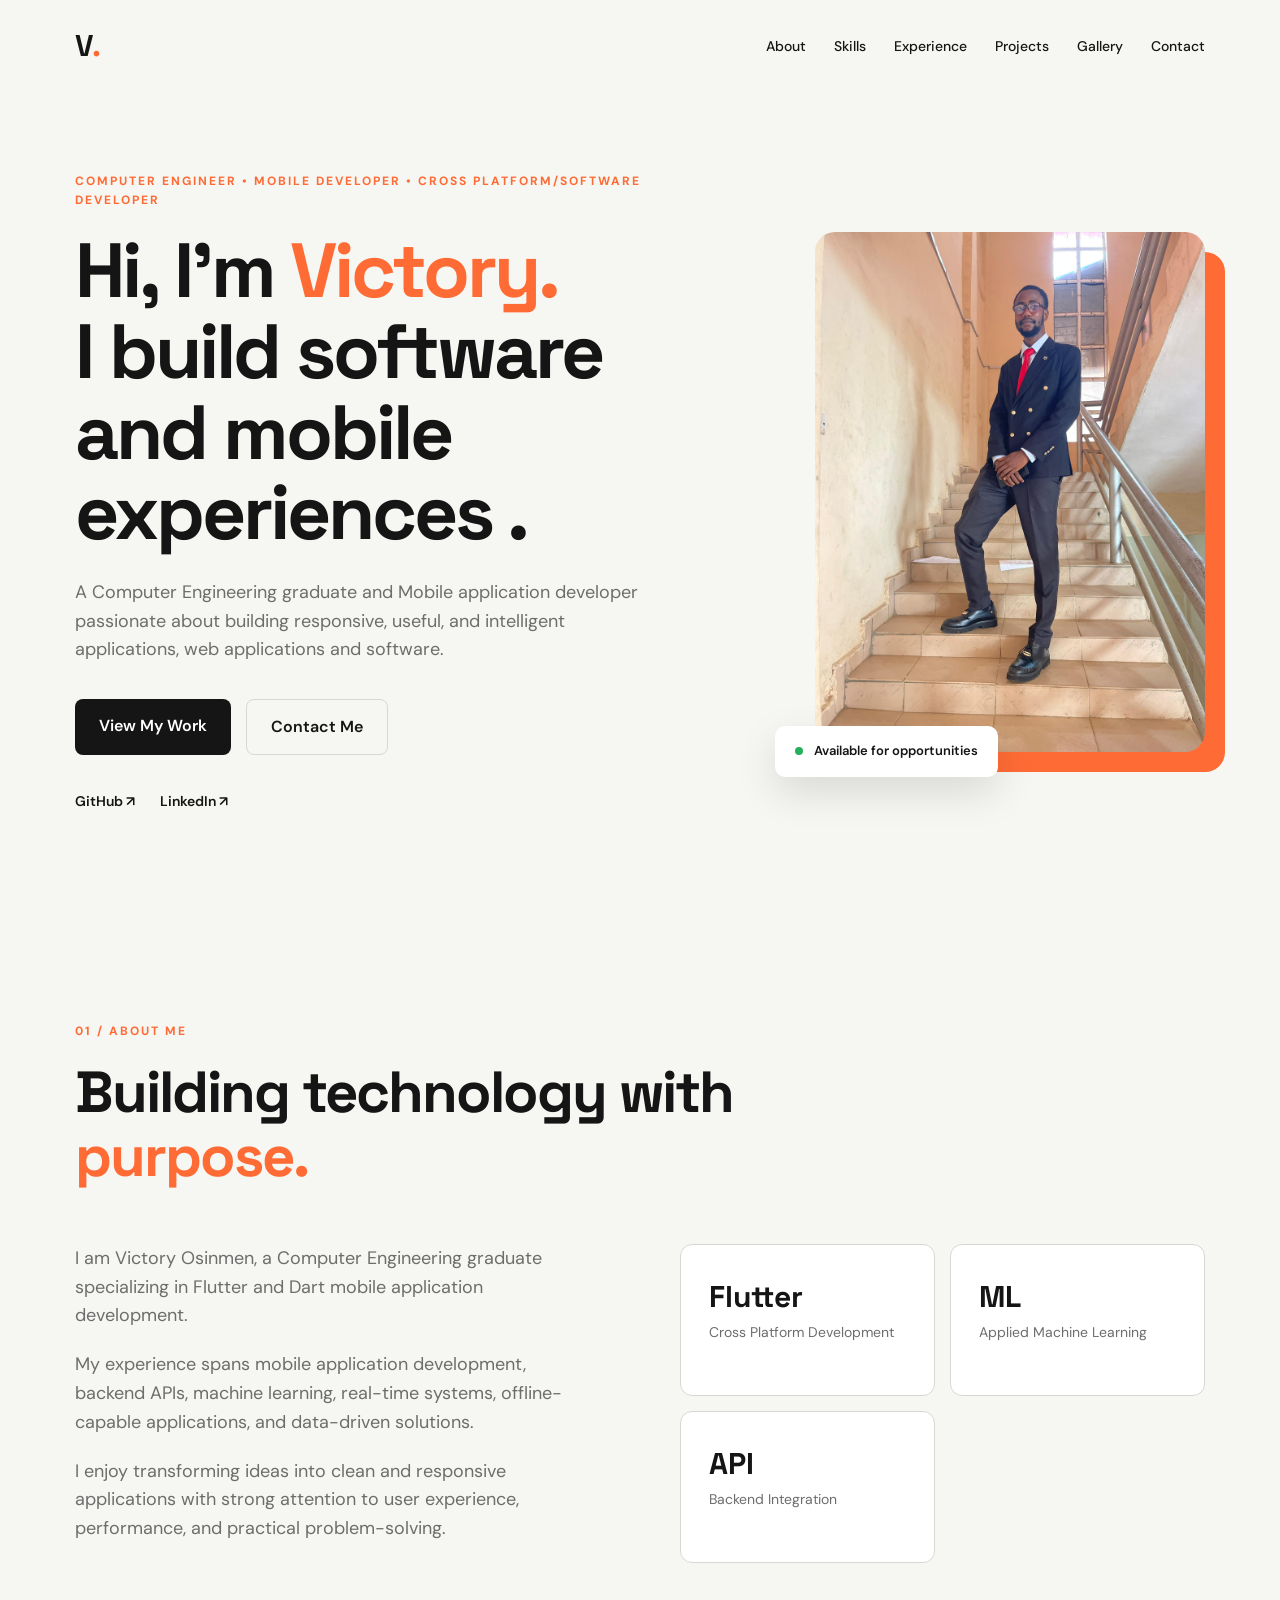
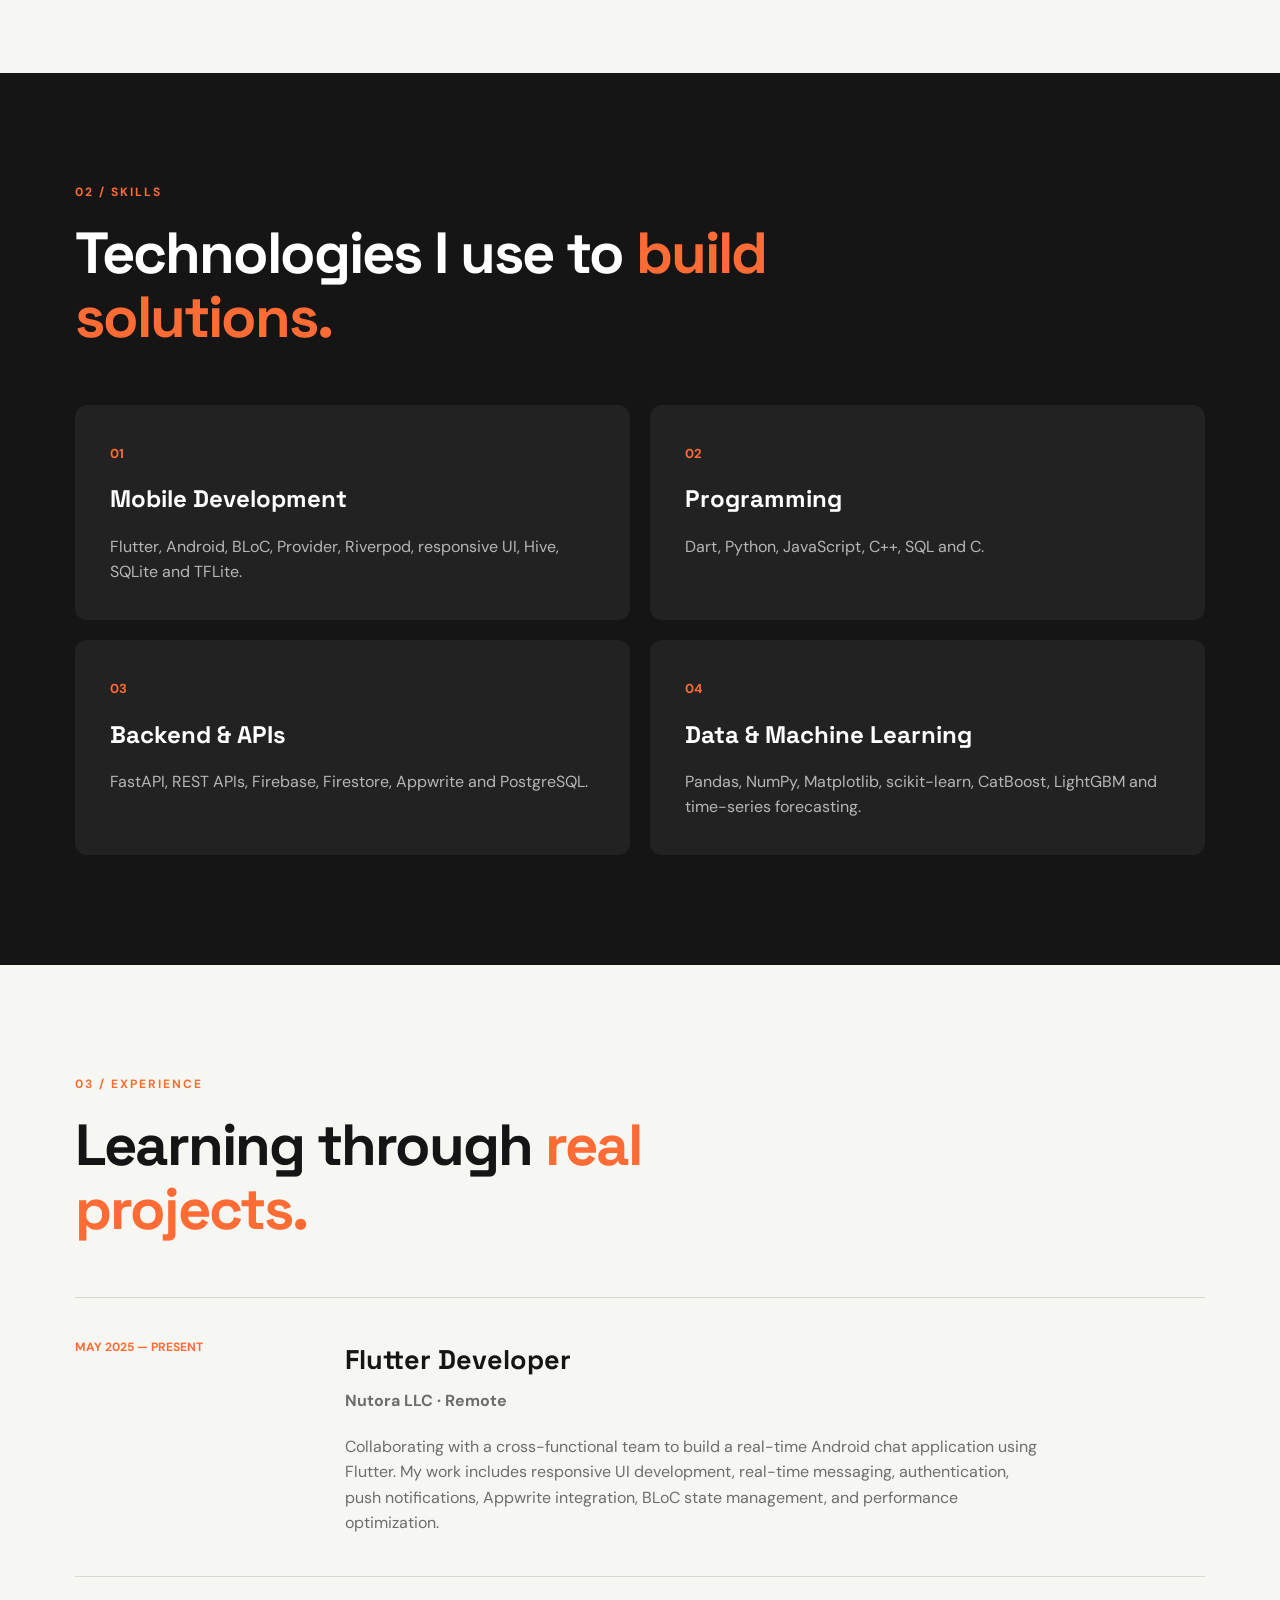
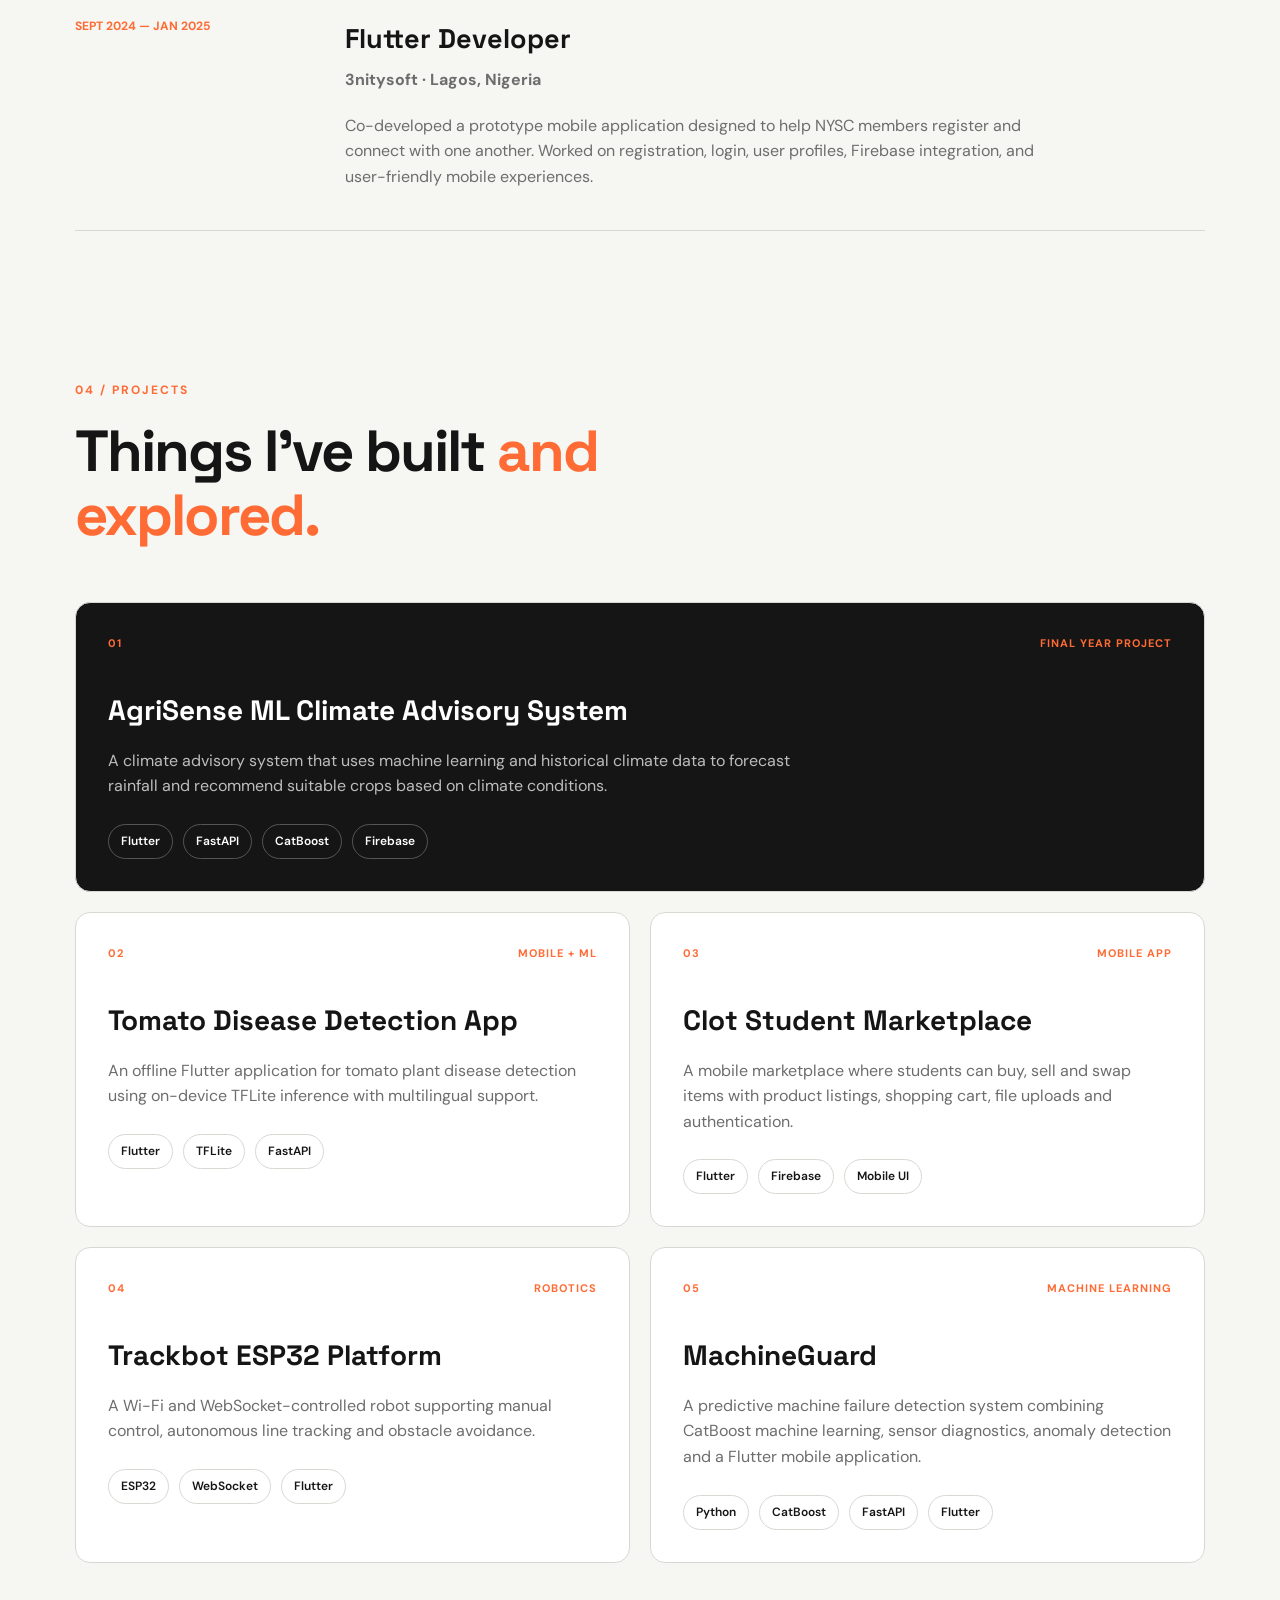
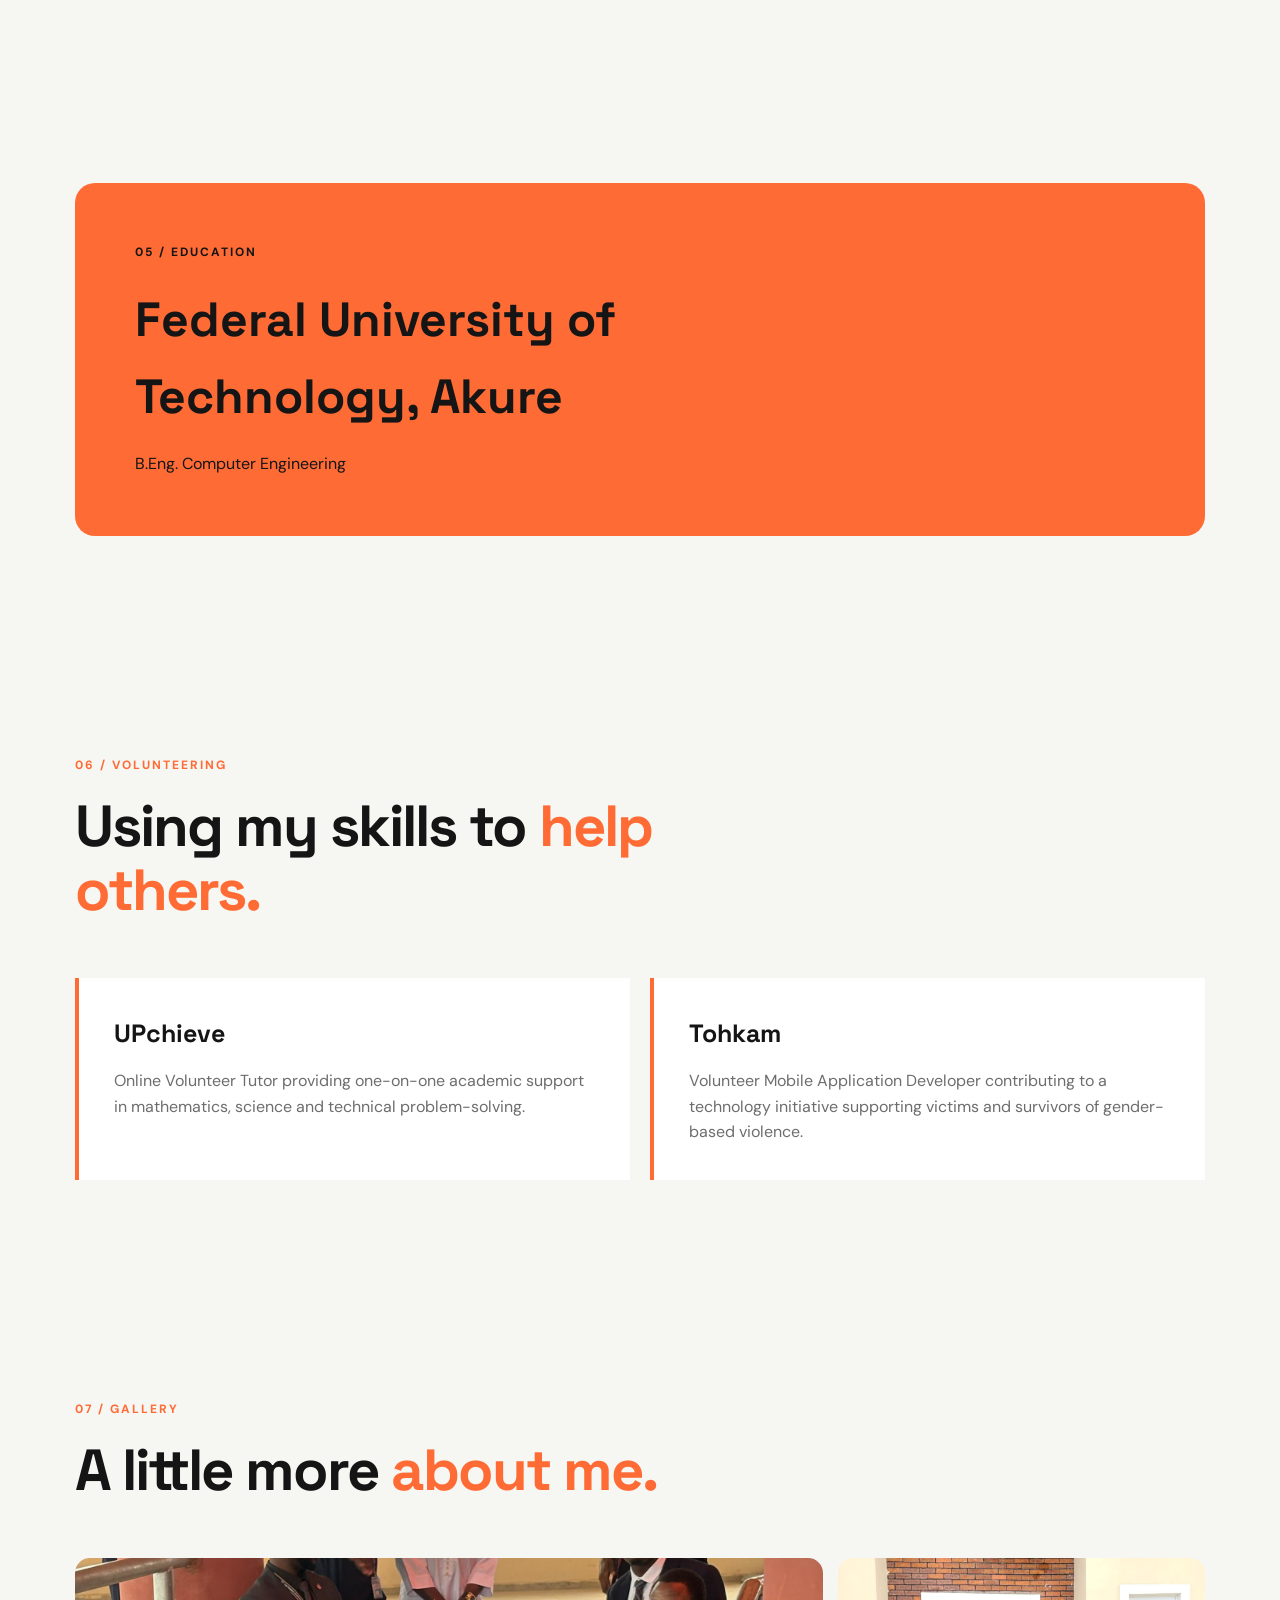
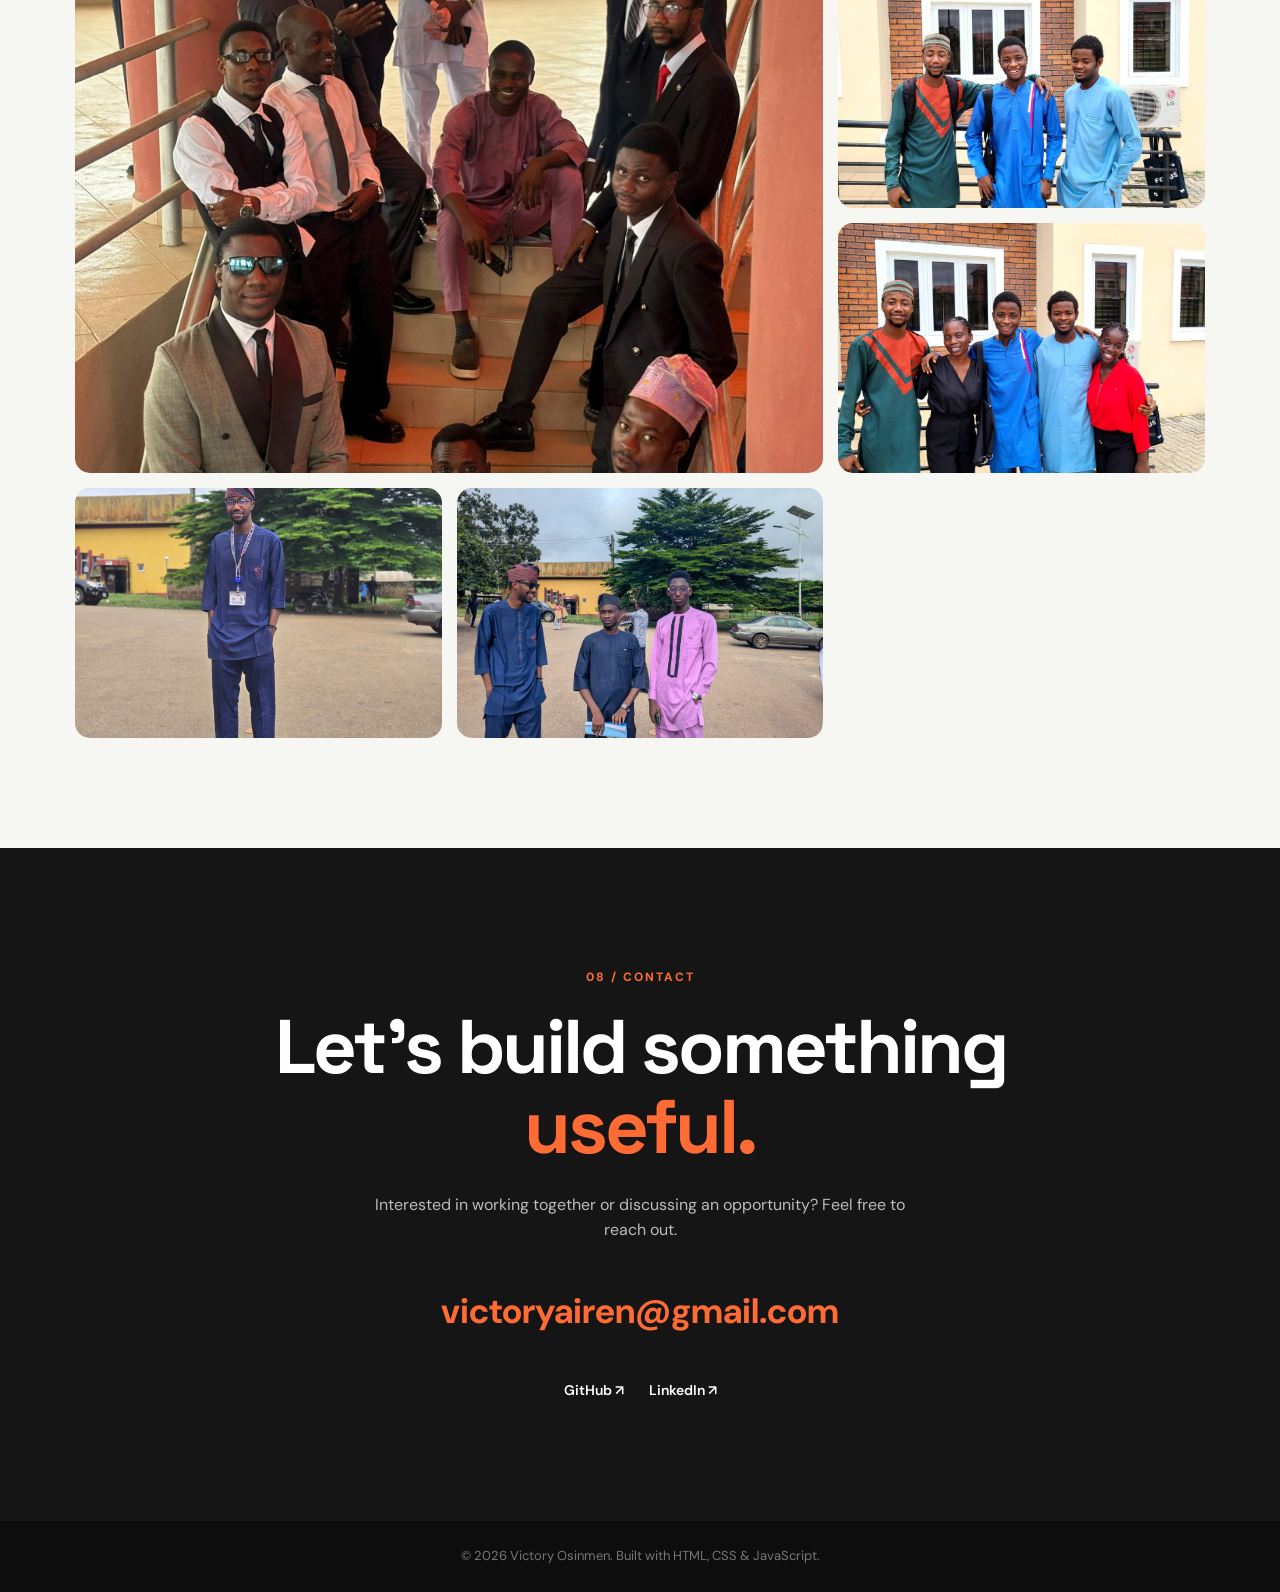
==== index.html @ 67627f51 "Restore and move index.html, script.js, style.css to root" ====
<!DOCTYPE html>
<html lang="en">
<head>
    <meta charset="UTF-8">
    <meta name="viewport" content="width=device-width, initial-scale=1.0">

    <title>Victory Osinmen | Flutter Developer</title>

    <link rel="stylesheet" href="style.css">

    <!-- Google Font -->
    <link rel="preconnect" href="https://fonts.googleapis.com">
    <link rel="preconnect" href="https://fonts.gstatic.com" crossorigin>
    <link href="https://fonts.googleapis.com/css2?family=DM+Sans:wght@400;500;600;700&family=Space+Grotesk:wght@500;600;700&display=swap" rel="stylesheet">
</head>

<body>

    <!-- NAVBAR -->

    <header class="navbar">
        <a href="#home" class="logo">
            V<span>.</span>
        </a>

        <nav id="navLinks">
            <a href="#about">About</a>
            <a href="#skills">Skills</a>
            <a href="#experience">Experience</a>
            <a href="#projects">Projects</a>
            <a href="#gallery">Gallery</a>
            <a href="#contact">Contact</a>
        </nav>

        <button class="menu-btn" id="menuBtn" aria-label="Open Menu">
            ☰
        </button>
    </header>

    <!--HERO -->
    <main>
        <section id="home" class="hero">
            <div class="hero-content">
                <p class="hero-tag">COMPUTER ENGINEER • MOBILE DEVELOPER • CROSS PLATFORM/SOFTWARE DEVELOPER</p>
                <h1>
                    Hi, I'm <span>Victory.</span><br>
                    I build software and mobile experiences .
                </h1>

                <p class="hero-description">
                    A Computer Engineering graduate and Mobile application developer
                    passionate about building responsive, useful, and
                    intelligent applications, web applications and software.
                </p>

                <div class="hero-buttons">
                    <a href="#projects" class="btn btn-primary">
                        View My Work
                    </a>

                    <a href="#contact" class="btn btn-secondary">
                        Contact Me
                    </a>
                </div>

                <div class="hero-socials">
                    <a href="https://github.com/osinmen" target="_blank">
                        GitHub ↗
                    </a>

                    <a href="https://linkedin.com/in/victory-airen-781277395/" target="_blank">
                        LinkedIn ↗
                    </a>
                </div>
            </div>
            <div class="hero-image-wrapper">
                <div class="hero-image-bg"></div>
                <img
                    src="images/profile.jpeg"
                    alt="Victory Osinmen"
                    class="hero-image"
                >

                <div class="floating-card">
                    <span class="card-dot"></span>
                    Available for opportunities
                </div>

            </div>

        </section>


        <!--  ABOUT  -->

        <section id="about" class="section">

            <div class="section-heading">
                <p class="section-number">01 / ABOUT ME</p>

                <h2>
                    Building technology with
                    <span>purpose.</span>
                </h2>
            </div>


            <div class="about-grid">

                <div class="about-text">

                    <p>
                        I am Victory Osinmen, a Computer Engineering graduate
                        specializing in Flutter and Dart mobile application
                        development.
                    </p>

                    <p>
                        My experience spans mobile application development,
                        backend APIs, machine learning, real-time systems,
                        offline-capable applications, and data-driven solutions.
                    </p>

                    <p>
                        I enjoy transforming ideas into clean and responsive
                        applications with strong attention to user experience,
                        performance, and practical problem-solving.
                    </p>

                </div>


                <div class="stats-grid">

                  
                    <div class="stat-card">
                        <h3>Flutter</h3>
                        <p>Cross Platform Development</p>
                    </div>

                    <div class="stat-card">
                        <h3>ML</h3>
                        <p>Applied Machine Learning</p>
                    </div>

                    <div class="stat-card">
                        <h3>API</h3>
                        <p>Backend Integration</p>
                    </div>

                </div>

            </div>

        </section>


        <!--  SKILLS -->

        <section id="skills" class="section dark-section">

            <div class="section-heading light-heading">
                <p class="section-number">02 / SKILLS</p>

                <h2>
                    Technologies I use to
                    <span>build solutions.</span>
                </h2>
            </div>


            <div class="skills-grid">

                <div class="skill-card">
                    <span class="skill-number">01</span>
                    <h3>Mobile Development</h3>

                    <p>
                        Flutter, Android, BLoC, Provider, Riverpod,
                        responsive UI, Hive, SQLite and TFLite.
                    </p>
                </div>


                <div class="skill-card">
                    <span class="skill-number">02</span>
                    <h3>Programming</h3>

                    <p>
                        Dart, Python, JavaScript, C++, SQL and C.
                    </p>
                </div>


                <div class="skill-card">
                    <span class="skill-number">03</span>
                    <h3>Backend & APIs</h3>

                    <p>
                        FastAPI, REST APIs, Firebase, Firestore,
                        Appwrite and PostgreSQL.
                    </p>
                </div>


                <div class="skill-card">
                    <span class="skill-number">04</span>
                    <h3>Data & Machine Learning</h3>

                    <p>
                        Pandas, NumPy, Matplotlib, scikit-learn,
                        CatBoost, LightGBM and time-series forecasting.
                    </p>
                </div>

            </div>

        </section>


        <!--  EXPERIENCE  -->

        <section id="experience" class="section">

            <div class="section-heading">
                <p class="section-number">03 / EXPERIENCE</p>

                <h2>
                    Learning through
                    <span>real projects.</span>
                </h2>
            </div>


            <div class="timeline">


                <div class="timeline-item">

                    <div class="timeline-date">
                        MAY 2025 — PRESENT
                    </div>

                    <div class="timeline-content">

                        <h3>Flutter Developer</h3>

                        <h4>Nutora LLC · Remote</h4>

                        <p>
                            Collaborating with a cross-functional team to build
                            a real-time Android chat application using Flutter.
                            My work includes responsive UI development, real-time
                            messaging, authentication, push notifications,
                            Appwrite integration, BLoC state management, and
                            performance optimization.
                        </p>

                    </div>

                </div>


                <div class="timeline-item">

                    <div class="timeline-date">
                        SEPT 2024 — JAN 2025
                    </div>

                    <div class="timeline-content">

                        <h3>Flutter Developer</h3>

                        <h4>3nitysoft · Lagos, Nigeria</h4>

                        <p>
                            Co-developed a prototype mobile application designed
                            to help NYSC members register and connect with one
                            another. Worked on registration, login, user profiles,
                            Firebase integration, and user-friendly mobile
                            experiences.
                        </p>

                    </div>

                </div>

            </div>

        </section>


        <!-- PROJECTS  -->

        <section id="projects" class="section projects-section">

            <div class="section-heading">
                <p class="section-number">04 / PROJECTS</p>

                <h2>
                    Things I've built
                    <span>and explored.</span>
                </h2>
            </div>


            <div class="projects-grid">


                <article class="project-card featured-project">

                    <div class="project-top">
                        <span>01</span>
                        <span>FINAL YEAR PROJECT</span>
                    </div>

                    <h3>AgriSense ML Climate Advisory System</h3>

                    <p>
                        A climate advisory system that uses machine learning
                        and historical climate data to forecast rainfall and
                        recommend suitable crops based on climate conditions.
                    </p>

                    <div class="project-tags">
                        <span>Flutter</span>
                        <span>FastAPI</span>
                        <span>CatBoost</span>
                        <span>Firebase</span>
                    </div>

                </article>


                <article class="project-card">

                    <div class="project-top">
                        <span>02</span>
                        <span>MOBILE + ML</span>
                    </div>

                    <h3>Tomato Disease Detection App</h3>

                    <p>
                        An offline Flutter application for tomato plant disease
                        detection using on-device TFLite inference with
                        multilingual support.
                    </p>

                    <div class="project-tags">
                        <span>Flutter</span>
                        <span>TFLite</span>
                        <span>FastAPI</span>
                    </div>

                </article>


                <article class="project-card">

                    <div class="project-top">
                        <span>03</span>
                        <span>MOBILE APP</span>
                    </div>

                    <h3>Clot Student Marketplace</h3>

                    <p>
                        A mobile marketplace where students can buy, sell and
                        swap items with product listings, shopping cart,
                        file uploads and authentication.
                    </p>

                    <div class="project-tags">
                        <span>Flutter</span>
                        <span>Firebase</span>
                        <span>Mobile UI</span>
                    </div>

                </article>


                <article class="project-card">

                    <div class="project-top">
                        <span>04</span>
                        <span>ROBOTICS</span>
                    </div>

                    <h3>Trackbot ESP32 Platform</h3>

                    <p>
                        A Wi-Fi and WebSocket-controlled robot supporting
                        manual control, autonomous line tracking and
                        obstacle avoidance.
                    </p>

                    <div class="project-tags">
                        <span>ESP32</span>
                        <span>WebSocket</span>
                        <span>Flutter</span>
                    </div>

                </article>


                <article class="project-card">

                    <div class="project-top">
                        <span>05</span>
                        <span>MACHINE LEARNING</span>
                    </div>

                    <h3>MachineGuard</h3>

                    <p>
                        A predictive machine failure detection system combining
                        CatBoost machine learning, sensor diagnostics, anomaly
                        detection and a Flutter mobile application.
                    </p>

                    <div class="project-tags">
                        <span>Python</span>
                        <span>CatBoost</span>
                        <span>FastAPI</span>
                        <span>Flutter</span>
                    </div>

                </article>

            </div>

        </section>


        <!-- EDUCATION  -->

        <section class="section education-section">

            <div class="education-card">

                <div>
                    <p class="section-number">05 / EDUCATION</p>

                    <h2>
                        Federal University of Technology, Akure
                    </h2>

                    <p class="education-degree">
                        B.Eng. Computer Engineering
                    </p>
                </div>

               

            </div>

        </section>


        <!--  VOLUNTEERING  -->

        <section class="section">

            <div class="section-heading">
                <p class="section-number">06 / VOLUNTEERING</p>

                <h2>
                    Using my skills to
                    <span>help others.</span>
                </h2>
            </div>


            <div class="volunteer-grid">

                <div class="volunteer-card">
                    <h3>UPchieve</h3>

                    <p>
                        Online Volunteer Tutor providing one-on-one academic
                        support in mathematics, science and technical
                        problem-solving.
                    </p>
                </div>


                <div class="volunteer-card">
                    <h3>Tohkam</h3>

                    <p>
                        Volunteer Mobile Application Developer contributing to
                        a technology initiative supporting victims and survivors
                        of gender-based violence.
                    </p>
                </div>

            </div>

        </section>


        <!-- GALLERY -->

        <section id="gallery" class="section gallery-section">

            <div class="section-heading">
                <p class="section-number">07 / GALLERY</p>

                <h2>
                    A little more
                    <span>about me.</span>
                </h2>
            </div>


            <div class="gallery-grid">
                <div class="gallery-item gallery-large">
                    <img src="images/photo1.jpeg" alt="Victory and friends">
                </div>
                <div class="gallery-item">
                    <img src="images/photo2.jpg" alt="Victory">
                </div>
                <div class="gallery-item">
                    <img src="images/photo3.jpg" alt="Victory and friends">
                </div>
                <div class="gallery-item">
                    <img src="images/photo4.jpeg" alt="Victory">
                </div>

                <div class="gallery-item">
                    <img src="images/photo5.jpeg" alt="Victory and friends">
                </div>

            </div>

        </section>


        <!-- CONTACT  -->
        <section id="contact" class="contact-section">

            <p class="section-number">08 / CONTACT</p>

            <h2>
                Let's build something
                <span>useful.</span>
            </h2>

            <p>
                Interested in working together or discussing an opportunity?
                Feel free to reach out.
            </p>


            <a href="mailto:victoryairen@gmail.com" class="contact-email">
                victoryairen@gmail.com
            </a>


            <div class="contact-links">

                <a href="https://github.com/osinmen" target="_blank">
                    GitHub ↗
                </a>

                <a href="https://linkedin.com/in/victory-airen-781277395/" target="_blank">
                    LinkedIn ↗
                </a>

            </div>

        </section>

    </main>


    <!--  FOOTER  -->

    <footer>

        <p>
            © <span id="year"></span> Victory Osinmen.
            Built with HTML, CSS & JavaScript.
        </p>

    </footer>


    <script src="script.js"></script>

</body>
</html>
---- style.css ----
/* =========================
   RESET
========================= */

* {
    margin: 0;
    padding: 0;
    box-sizing: border-box;
}


html {
    scroll-behavior: smooth;
}


body {
    font-family: "DM Sans", sans-serif;
    background: #f6f6f2;
    color: #151515;
    line-height: 1.6;
    overflow-x: hidden;
}


a {
    text-decoration: none;
    color: inherit;
}


img {
    width: 100%;
    display: block;
}


/* =========================
   VARIABLES
========================= */

:root {
    --dark: #151515;
    --dark-soft: #222222;
    --light: #f6f6f2;
    --white: #ffffff;
    --accent: #ff6b35;
    --gray: #6d6d6d;
    --border: #d8d8d3;
    --container: 1180px;
}


/* =========================
   NAVBAR
========================= */

.navbar {
    width: 100%;
    max-width: var(--container);
    margin: auto;
    padding: 22px 25px;

    display: flex;
    justify-content: space-between;
    align-items: center;

    position: relative;
    z-index: 100;
}


.logo {
    font-family: "Space Grotesk", sans-serif;
    font-size: 30px;
    font-weight: 700;
}


.logo span {
    color: var(--accent);
}


.navbar nav {
    display: flex;
    gap: 28px;
}


.navbar nav a {
    font-size: 14px;
    font-weight: 500;
    position: relative;
}


.navbar nav a::after {
    content: "";
    position: absolute;

    width: 0;
    height: 2px;

    background: var(--accent);

    bottom: -5px;
    left: 0;

    transition: 0.3s;
}


.navbar nav a:hover::after {
    width: 100%;
}


.menu-btn {
    display: none;
    border: none;
    background: transparent;

    font-size: 28px;
    cursor: pointer;
}


/* =========================
   HERO
========================= */

.hero {
    min-height: calc(100vh - 80px);
    max-width: var(--container);

    margin: auto;
    padding: 60px 25px 80px;

    display: grid;
    grid-template-columns: 1.1fr 0.9fr;
    align-items: center;
    gap: 70px;
}


.hero-tag,
.section-number {
    color: var(--accent);
    font-size: 12px;
    font-weight: 700;
    letter-spacing: 2px;
    margin-bottom: 20px;
}


.hero h1 {
    font-family: "Space Grotesk", sans-serif;
    font-size: clamp(50px, 6vw, 82px);
    line-height: 1.05;
    letter-spacing: -3px;
}


.hero h1 span,
.section-heading h2 span,
.contact-section h2 span {
    color: var(--accent);
}


.hero-description {
    max-width: 580px;
    margin-top: 25px;

    color: var(--gray);
    font-size: 18px;
}


.hero-buttons {
    display: flex;
    gap: 15px;
    margin-top: 35px;
}


.btn {
    padding: 14px 24px;
    border-radius: 8px;

    font-weight: 600;

    transition: 0.3s;
}


.btn-primary {
    background: var(--dark);
    color: var(--white);
}


.btn-primary:hover {
    transform: translateY(-3px);
    background: var(--accent);
}


.btn-secondary {
    border: 1px solid var(--border);
}


.btn-secondary:hover {
    border-color: var(--dark);
}


.hero-socials {
    margin-top: 35px;
    display: flex;
    gap: 25px;
}


.hero-socials a {
    font-size: 14px;
    font-weight: 600;
}


.hero-socials a:hover {
    color: var(--accent);
}


.hero-image-wrapper {
    position: relative;
    max-width: 420px;
    justify-self: end;
}


.hero-image-bg {
    position: absolute;

    width: 100%;
    height: 100%;

    top: 20px;
    right: -20px;

    background: var(--accent);
    border-radius: 20px;
}


.hero-image {
    height: 520px;
    object-fit: cover;

    border-radius: 20px;

    position: relative;
    z-index: 2;
}


.floating-card {
    position: absolute;

    bottom: -25px;
    left: -40px;

    z-index: 3;

    background: var(--white);

    padding: 15px 20px;

    border-radius: 10px;

    box-shadow: 0 15px 40px rgba(0, 0, 0, 0.12);

    font-size: 13px;
    font-weight: 600;
}


.card-dot {
    width: 8px;
    height: 8px;

    display: inline-block;

    border-radius: 50%;

    background: #25b05b;

    margin-right: 8px;
}


/* =========================
   GENERAL SECTION
========================= */

.section {
    max-width: var(--container);
    margin: auto;
    padding: 110px 25px;
}


.section-heading {
    max-width: 700px;
    margin-bottom: 55px;
}


.section-heading h2 {
    font-family: "Space Grotesk", sans-serif;
    font-size: clamp(36px, 5vw, 58px);

    line-height: 1.1;
    letter-spacing: -2px;
}


/* =========================
   ABOUT
========================= */

.about-grid {
    display: grid;
    grid-template-columns: 1fr 1fr;
    gap: 80px;
}


.about-text {
    font-size: 18px;
    color: var(--gray);
}


.about-text p {
    margin-bottom: 20px;
}


.stats-grid {
    display: grid;
    grid-template-columns: repeat(2, 1fr);
    gap: 15px;
}


.stat-card {
    padding: 28px;
    background: var(--white);
    border: 1px solid var(--border);
    border-radius: 12px;
}


.stat-card h3 {
    font-family: "Space Grotesk", sans-serif;
    font-size: 30px;
}


.stat-card p {
    color: var(--gray);
    font-size: 14px;
}


/* =========================
   DARK SECTION
========================= */

.dark-section {
    max-width: none;

    background: var(--dark);
    color: var(--white);

    padding-left: max(25px, calc((100% - var(--container)) / 2 + 25px));
    padding-right: max(25px, calc((100% - var(--container)) / 2 + 25px));
}


.light-heading h2 {
    color: var(--white);
}


/* =========================
   SKILLS
========================= */

.skills-grid {
    display: grid;
    grid-template-columns: repeat(2, 1fr);
    gap: 20px;
}


.skill-card {
    background: var(--dark-soft);
    padding: 35px;
    border-radius: 12px;

    transition: 0.3s;
}


.skill-card:hover {
    transform: translateY(-6px);
}


.skill-number {
    color: var(--accent);
    font-size: 13px;
    font-weight: 700;
}


.skill-card h3 {
    font-family: "Space Grotesk", sans-serif;
    font-size: 24px;
    margin: 15px 0;
}


.skill-card p {
    color: #b7b7b7;
}


/* =========================
   EXPERIENCE
========================= */

.timeline {
    border-top: 1px solid var(--border);
}


.timeline-item {
    display: grid;
    grid-template-columns: 220px 1fr;

    gap: 50px;

    padding: 40px 0;

    border-bottom: 1px solid var(--border);
}


.timeline-date {
    font-size: 12px;
    font-weight: 700;
    color: var(--accent);
}


.timeline-content h3 {
    font-family: "Space Grotesk", sans-serif;
    font-size: 27px;
}


.timeline-content h4 {
    margin: 7px 0 20px;
    color: var(--gray);
}


.timeline-content p {
    max-width: 700px;
    color: var(--gray);
}


/* =========================
   PROJECTS
========================= */

.projects-section {
    padding-top: 40px;
}


.projects-grid {
    display: grid;
    grid-template-columns: repeat(2, 1fr);
    gap: 20px;
}


.project-card {
    background: var(--white);

    border: 1px solid var(--border);
    border-radius: 15px;

    padding: 32px;

    transition: 0.3s;
}


.project-card:hover {
    transform: translateY(-7px);
    box-shadow: 0 20px 40px rgba(0, 0, 0, 0.08);
}


.featured-project {
    grid-column: span 2;
    background: var(--dark);
    color: var(--white);
}


.project-top {
    display: flex;
    justify-content: space-between;

    font-size: 11px;
    font-weight: 700;

    color: var(--accent);

    letter-spacing: 1px;
}


.project-card h3 {
    font-family: "Space Grotesk", sans-serif;
    font-size: 28px;

    margin: 35px 0 15px;
}


.project-card p {
    color: var(--gray);
    max-width: 700px;
}


.featured-project p {
    color: #bdbdbd;
}


.project-tags {
    display: flex;
    flex-wrap: wrap;
    gap: 10px;

    margin-top: 25px;
}


.project-tags span {
    padding: 7px 12px;

    border: 1px solid var(--border);
    border-radius: 30px;

    font-size: 12px;
    font-weight: 600;
}


.featured-project .project-tags span {
    border-color: #555;
}


/* =========================
   EDUCATION
========================= */

.education-card {
    background: var(--accent);
    border-radius: 20px;

    padding: 60px;

    display: flex;
    justify-content: space-between;
    align-items: center;

    gap: 30px;
}


.education-card .section-number {
    color: var(--dark);
}


.education-card h2 {
    font-family: "Space Grotesk", sans-serif;
    font-size: clamp(30px, 4vw, 48px);
    max-width: 700px;
}


.education-degree {
    margin-top: 15px;
}


.education-result {
    text-align: right;
}


.education-result h3 {
    font-family: "Space Grotesk", sans-serif;
    font-size: 65px;
    line-height: 1;
}


.education-result span {
    font-size: 13px;
}


/* =========================
   VOLUNTEERING
========================= */

.volunteer-grid {
    display: grid;
    grid-template-columns: repeat(2, 1fr);
    gap: 20px;
}


.volunteer-card {
    padding: 35px;
    border-left: 4px solid var(--accent);
    background: var(--white);
}


.volunteer-card h3 {
    font-family: "Space Grotesk", sans-serif;
    font-size: 25px;

    margin-bottom: 15px;
}


.volunteer-card p {
    color: var(--gray);
}


/* =========================
   GALLERY
========================= */

.gallery-grid {
    display: grid;

    grid-template-columns: repeat(3, 1fr);
    grid-auto-rows: 250px;

    gap: 15px;
}


.gallery-item {
    overflow: hidden;
    border-radius: 15px;
}


.gallery-large {
    grid-row: span 2;
    grid-column: span 2;
}


.gallery-item img {
    height: 100%;
    object-fit: cover;

    transition: transform 0.5s;
}


.gallery-item:hover img {
    transform: scale(1.07);
}


/* =========================
   CONTACT
========================= */

.contact-section {
    background: var(--dark);
    color: var(--white);

    text-align: center;

    padding: 120px 25px;
}


.contact-section h2 {
    font-family: "Space Grotesk", sans-serif;

    font-size: clamp(42px, 6vw, 76px);
    line-height: 1.05;

    letter-spacing: -3px;

    max-width: 800px;
    margin: auto;
}


.contact-section > p:not(.section-number) {
    color: #bcbcbc;

    max-width: 550px;

    margin: 25px auto;
}


.contact-email {
    display: inline-block;

    font-size: clamp(20px, 3vw, 35px);
    font-weight: 700;

    color: var(--accent);

    margin-top: 15px;
}


.contact-email:hover {
    text-decoration: underline;
}


.contact-links {
    display: flex;
    justify-content: center;
    gap: 25px;

    margin-top: 40px;
}


.contact-links a {
    font-size: 14px;
    font-weight: 600;
}


/* =========================
   FOOTER
========================= */

footer {
    background: #0d0d0d;

    color: #777;

    text-align: center;

    padding: 25px;

    font-size: 13px;
}


/* =========================
   MOBILE
========================= */

@media (max-width: 800px) {

    .navbar nav {
        display: none;

        position: absolute;

        top: 75px;
        left: 20px;
        right: 20px;

        background: var(--white);

        padding: 25px;

        border-radius: 12px;

        flex-direction: column;

        box-shadow: 0 15px 40px rgba(0, 0, 0, 0.12);
    }


    .navbar nav.active {
        display: flex;
    }


    .menu-btn {
        display: block;
    }


    .hero {
        grid-template-columns: 1fr;
        padding-top: 50px;
    }


    .hero-image-wrapper {
        justify-self: center;
        margin-top: 30px;
    }


    .hero-image {
        height: 450px;
    }


    .about-grid,
    .skills-grid,
    .volunteer-grid,
    .projects-grid {
        grid-template-columns: 1fr;
    }


    .featured-project {
        grid-column: span 1;
    }


    .timeline-item {
        grid-template-columns: 1fr;
        gap: 15px;
    }


    .education-card {
        flex-direction: column;
        align-items: flex-start;
        padding: 35px;
    }


    .education-result {
        text-align: left;
    }


    .gallery-grid {
        grid-template-columns: 1fr 1fr;
        grid-auto-rows: 200px;
    }


    .gallery-large {
        grid-column: span 2;
        grid-row: span 1;
    }

}


@media (max-width: 500px) {

    .section {
        padding: 80px 20px;
    }


    .hero {
        padding-left: 20px;
        padding-right: 20px;
    }


    .hero h1 {
        letter-spacing: -2px;
    }


    .hero-buttons {
        flex-direction: column;
    }


    .btn {
        text-align: center;
    }


    .stats-grid {
        grid-template-columns: 1fr;
    }


    .hero-image {
        height: 400px;
    }


    .floating-card {
        left: -5px;
    }


    .gallery-grid {
        grid-template-columns: 1fr;
    }


    .gallery-large {
        grid-column: span 1;
    }

}
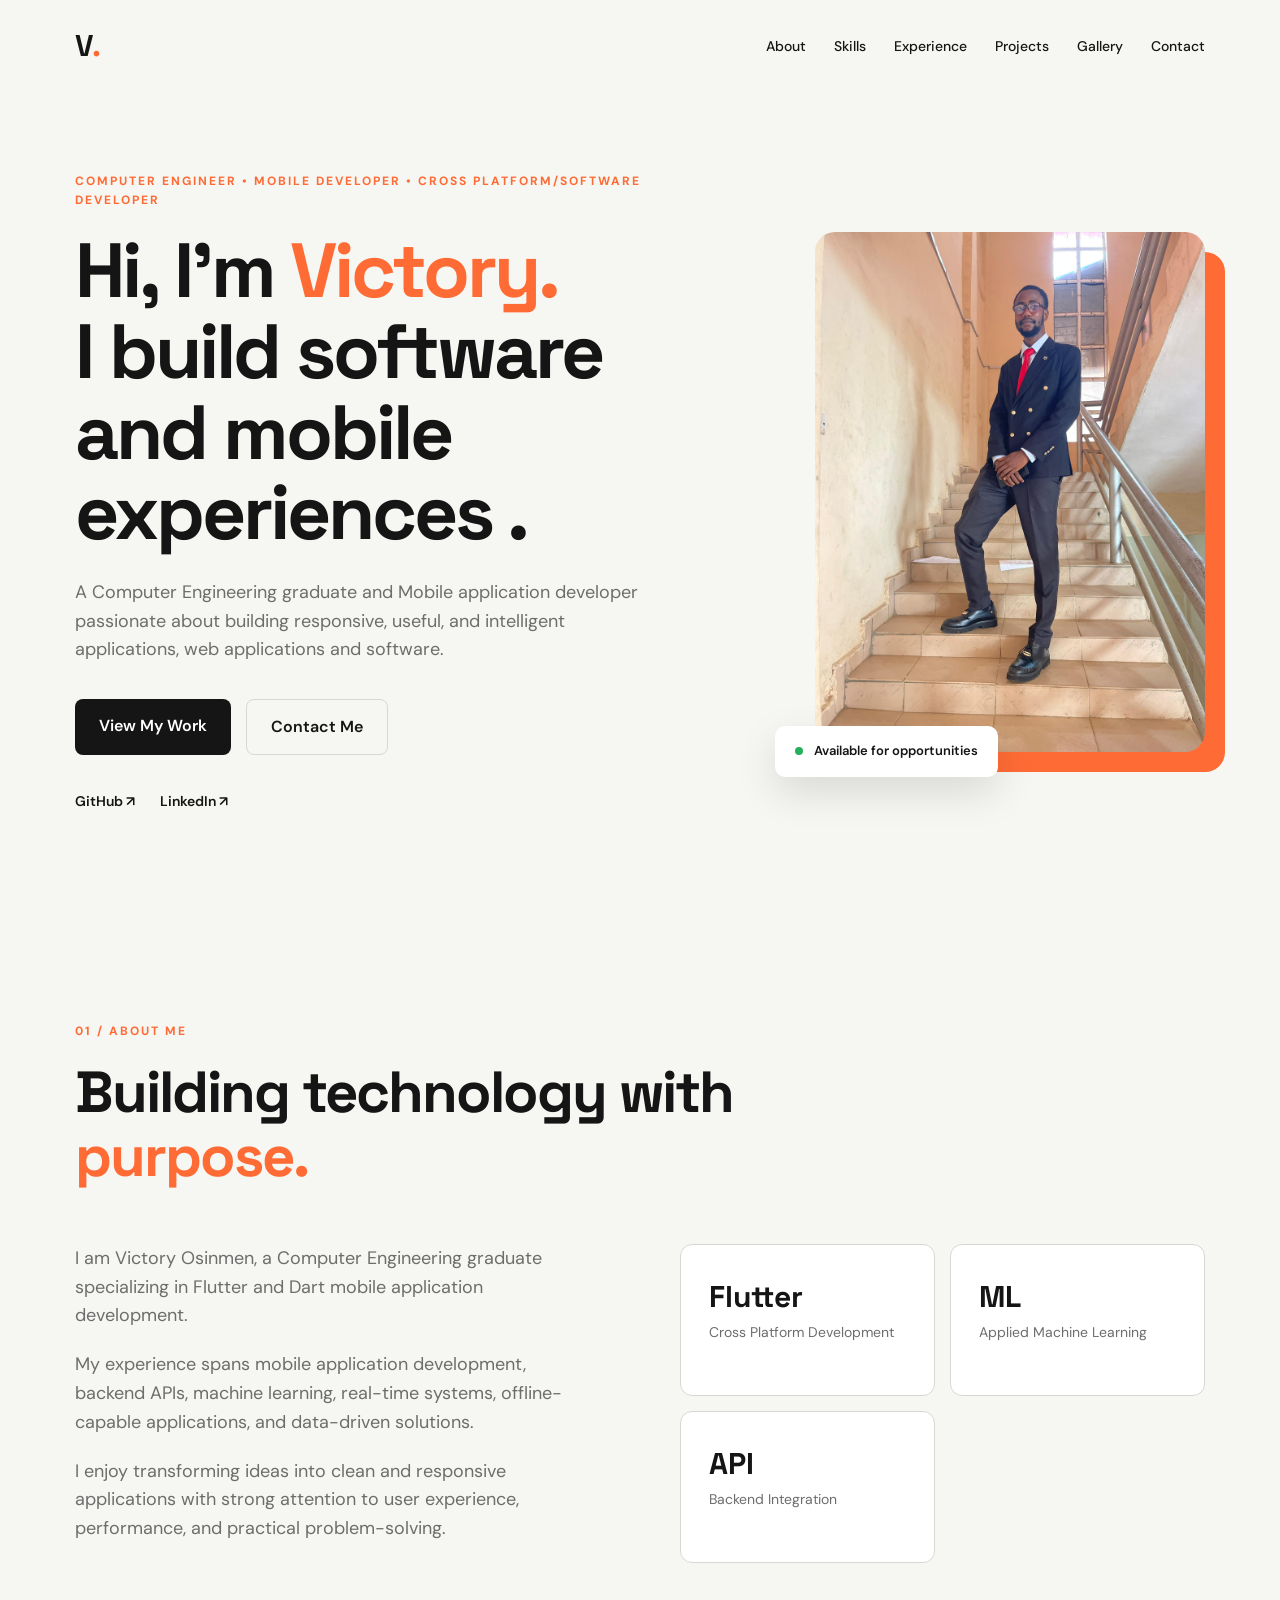
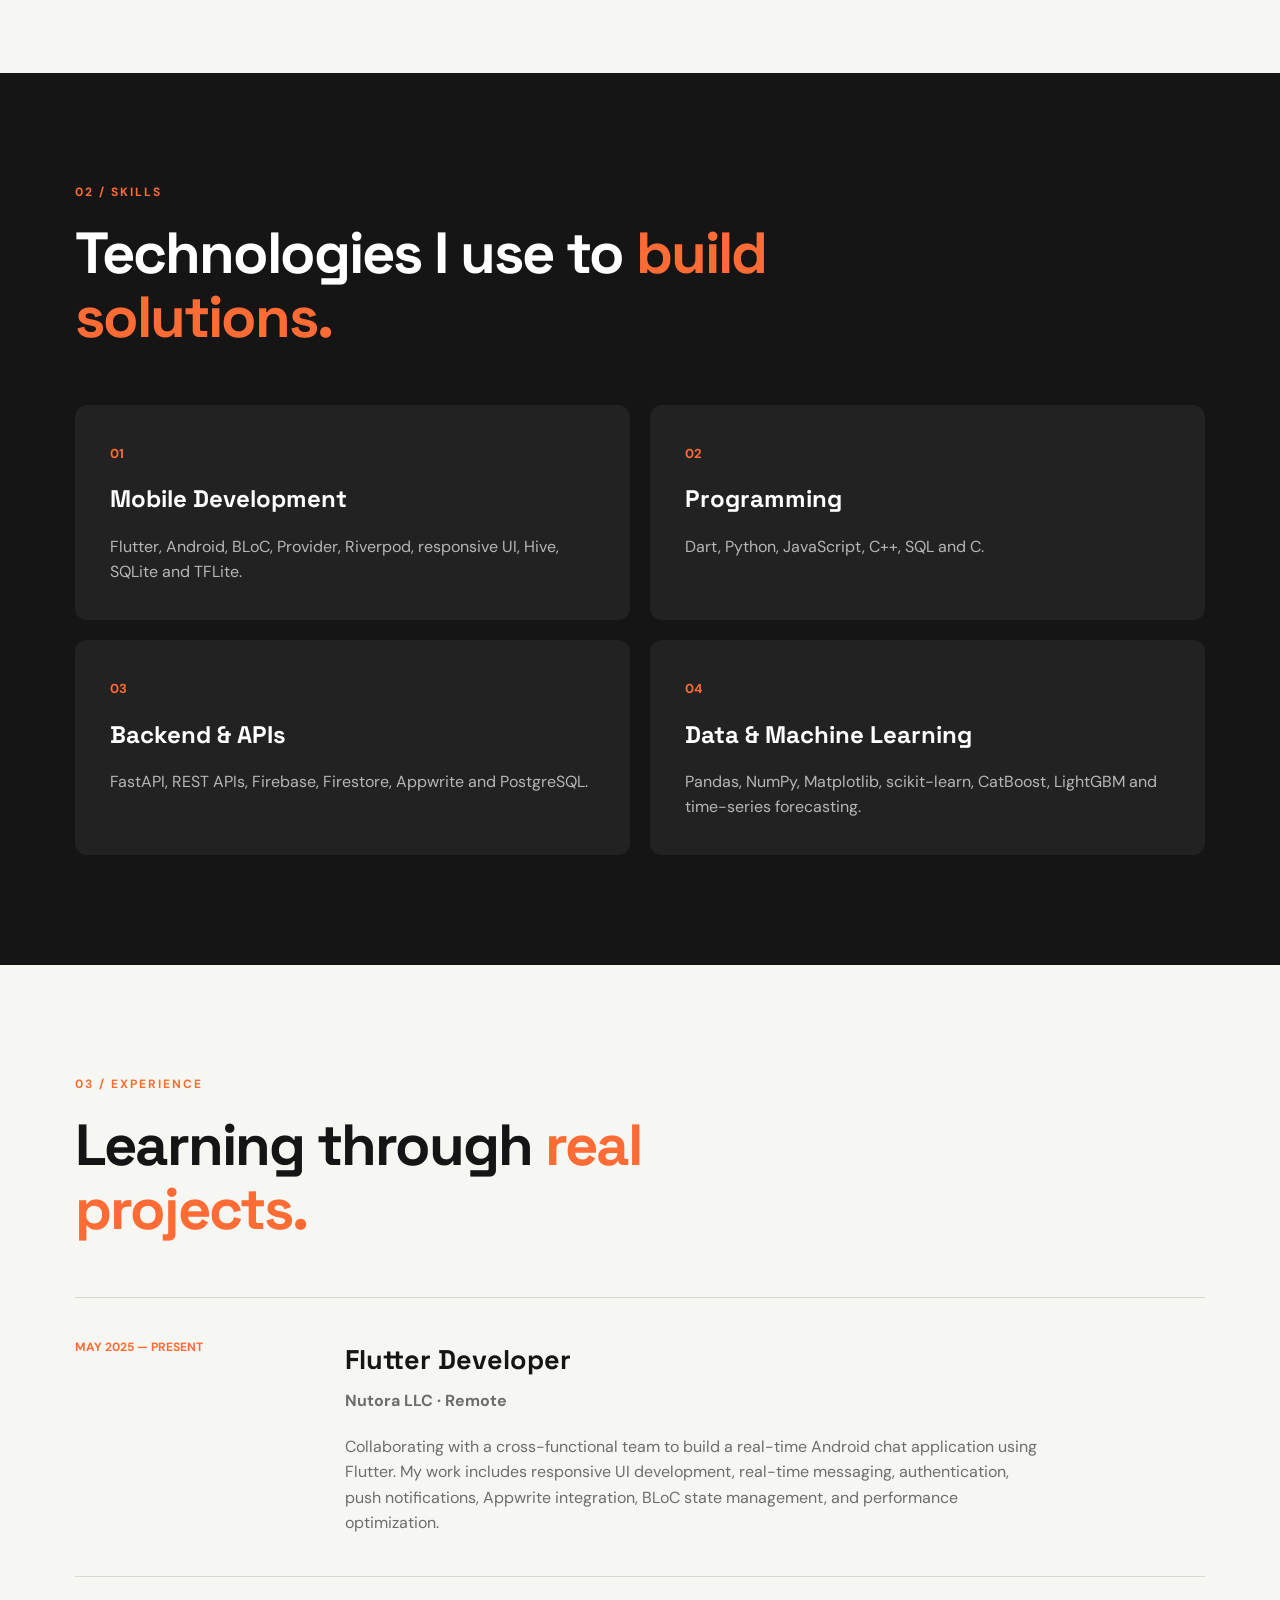
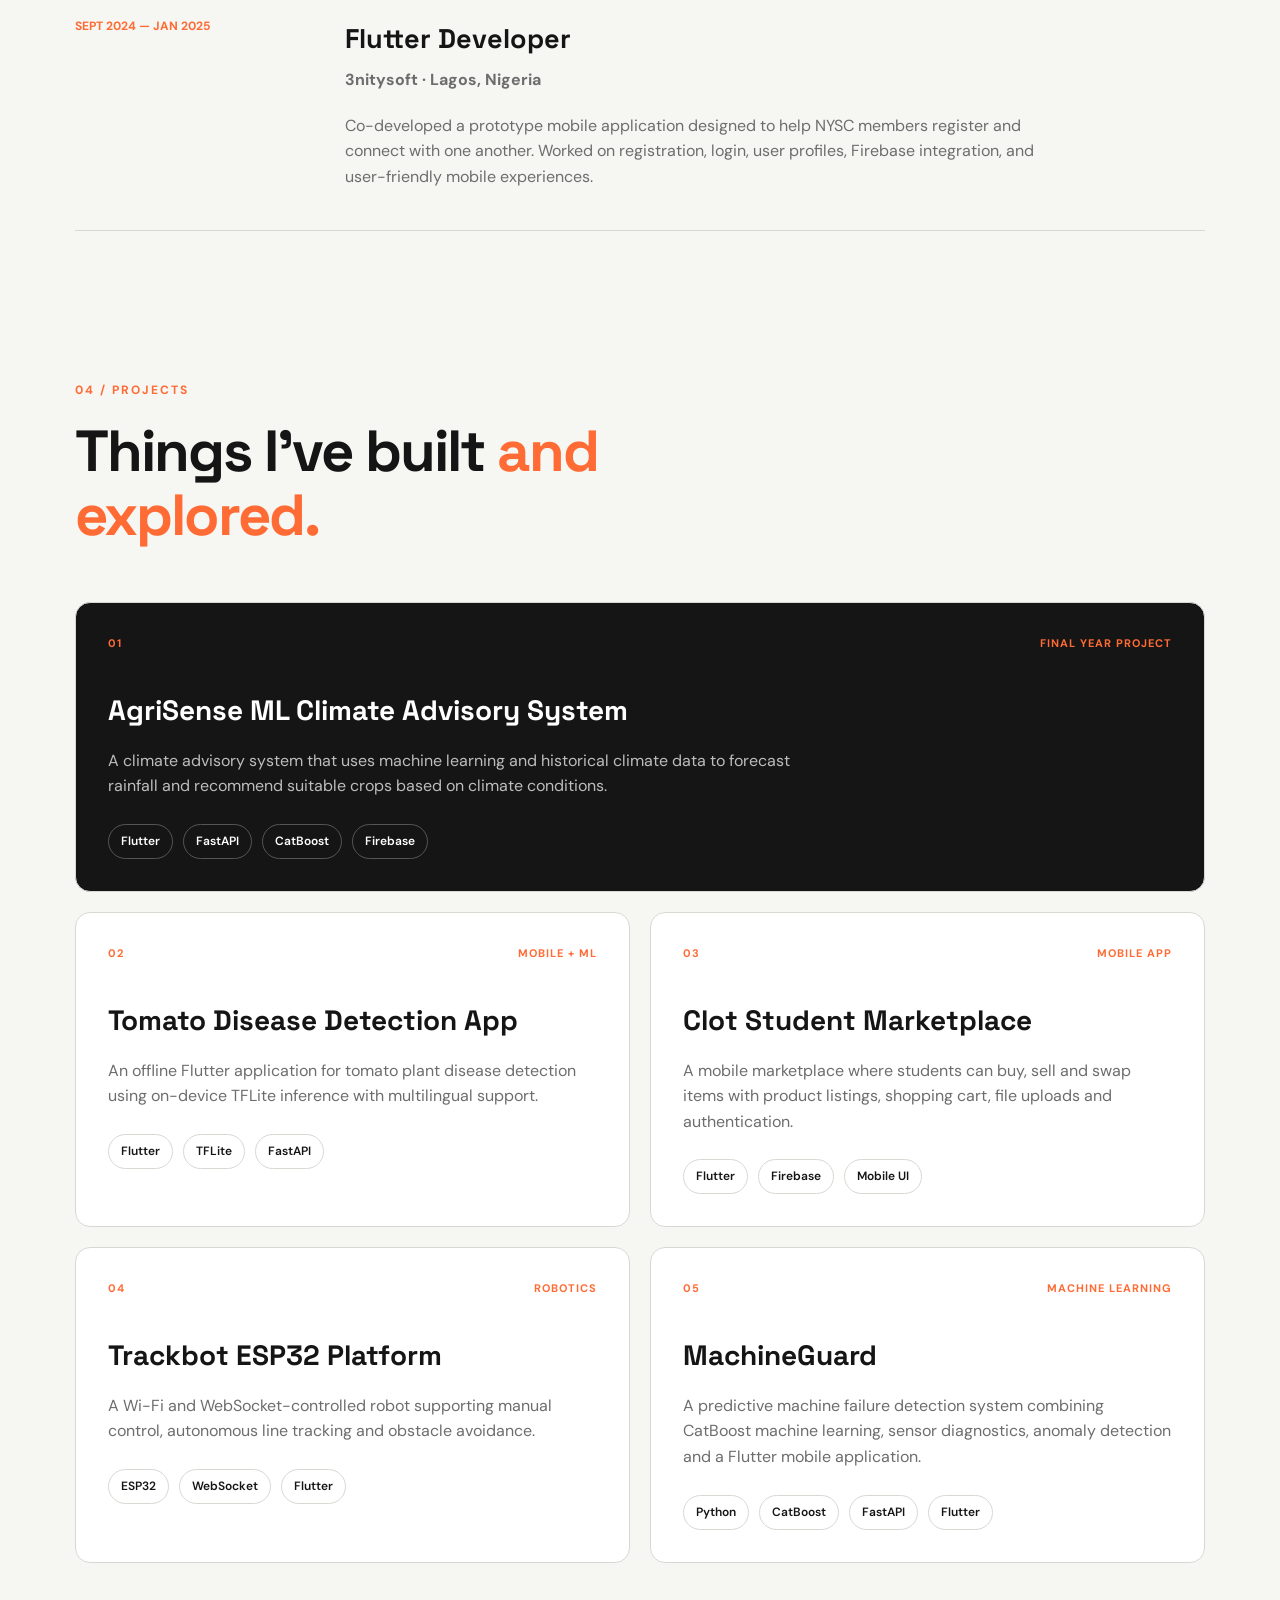
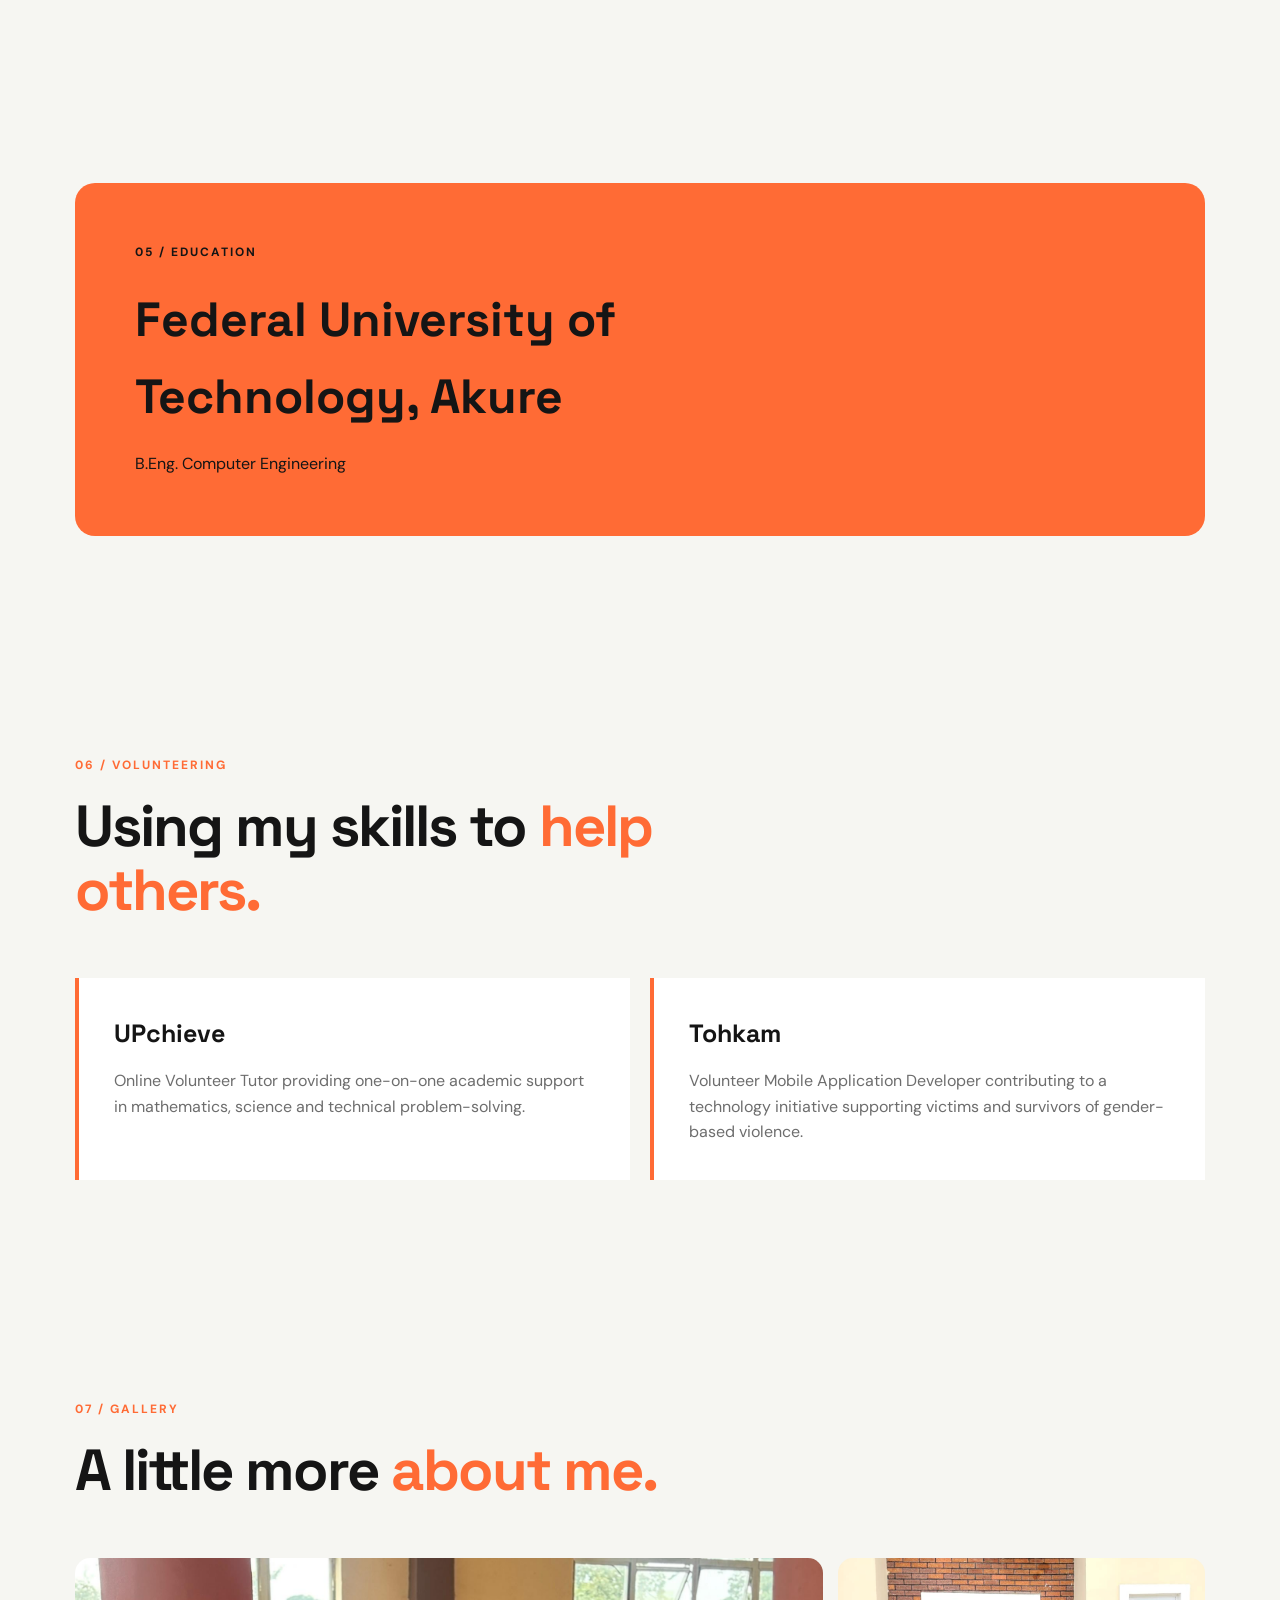
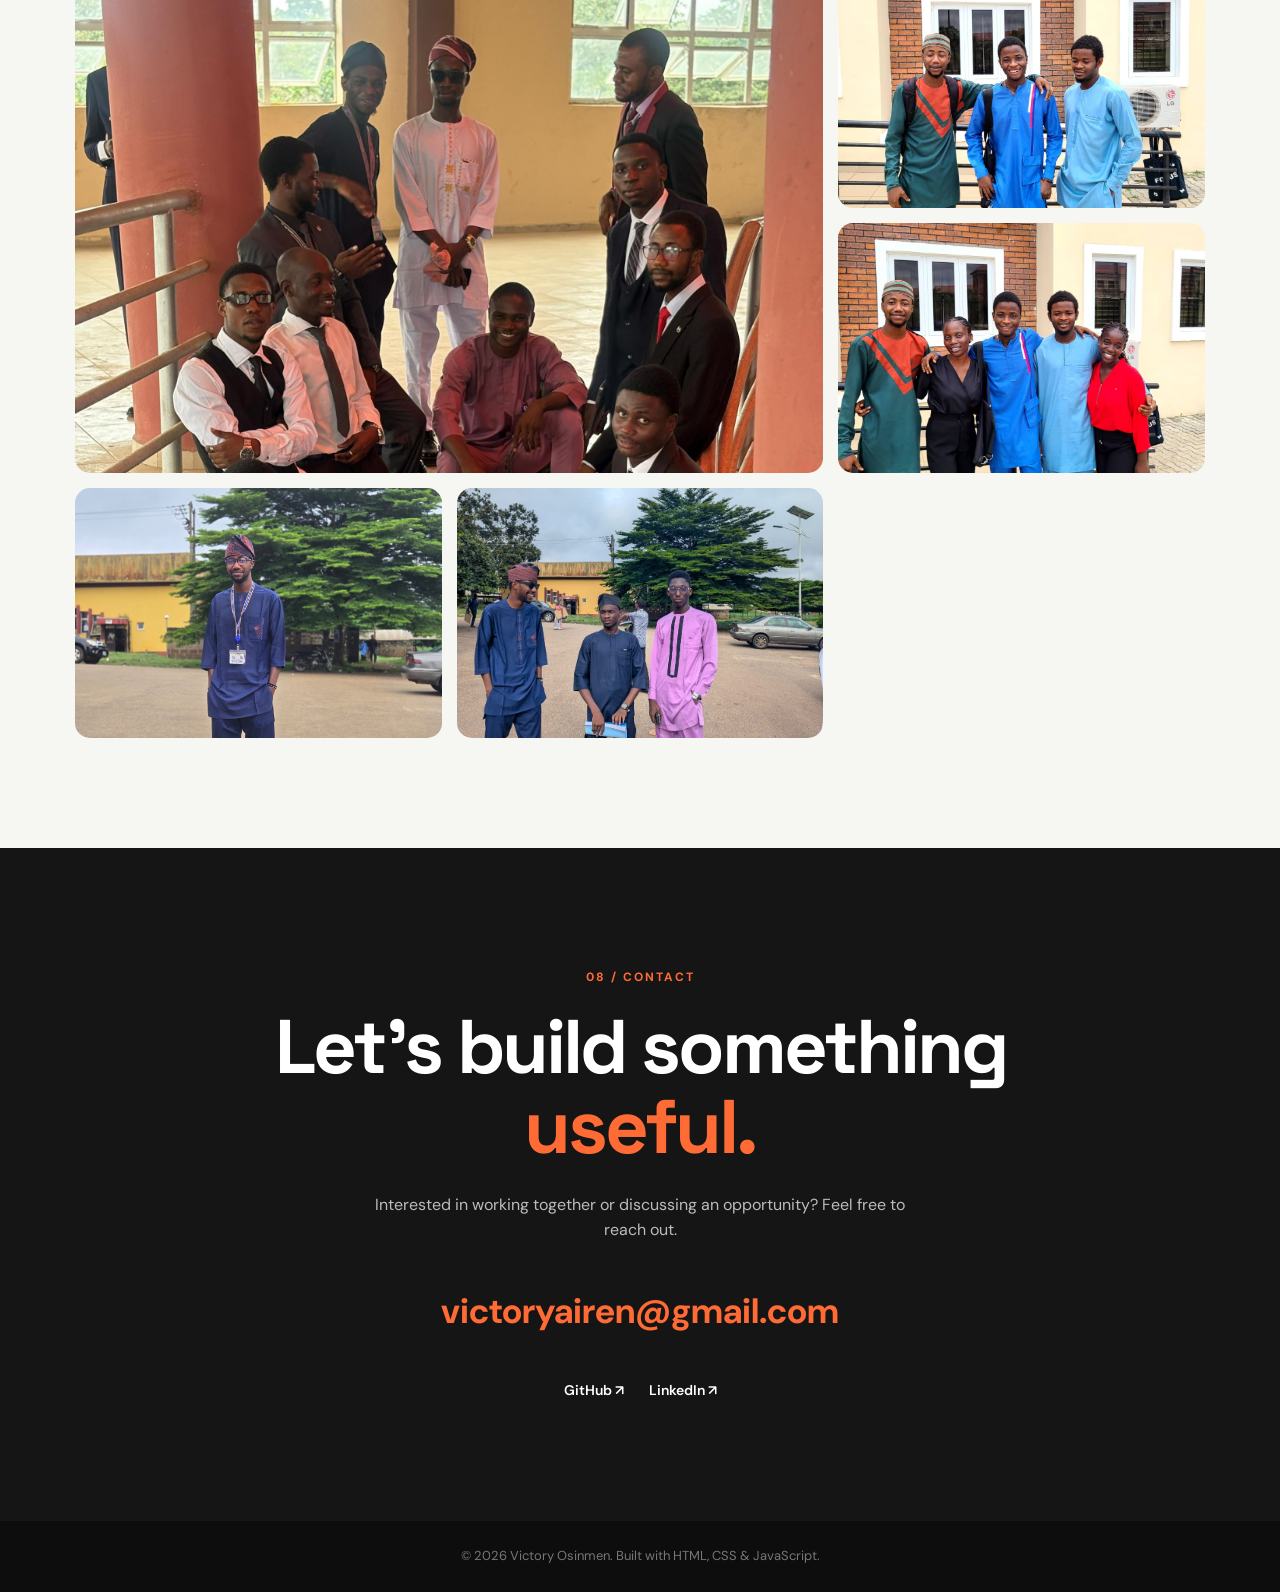
==== commit 33c16209: "tried to scale the images" ====
--- a/index.html
+++ b/index.html
@@ -516,7 +516,7 @@
 
             <div class="gallery-grid">
                 <div class="gallery-item gallery-large">
-                    <img src="images/photo1.jpeg" alt="Victory and friends">
+                    <img src="images/photo1.jpeg" alt="Victory and friends" style="object-position: top;">
                 </div>
                 <div class="gallery-item">
                     <img src="images/photo2.jpg" alt="Victory">
@@ -525,7 +525,7 @@
                     <img src="images/photo3.jpg" alt="Victory and friends">
                 </div>
                 <div class="gallery-item">
-                    <img src="images/photo4.jpeg" alt="Victory">
+                    <img src="images/photo4.jpeg" alt="Victory" style="object-position: top;">
                 </div>
 
                 <div class="gallery-item">
@@ -590,4 +590,4 @@
     <script src="script.js"></script>
 
 </body>
-</html>
+</html>
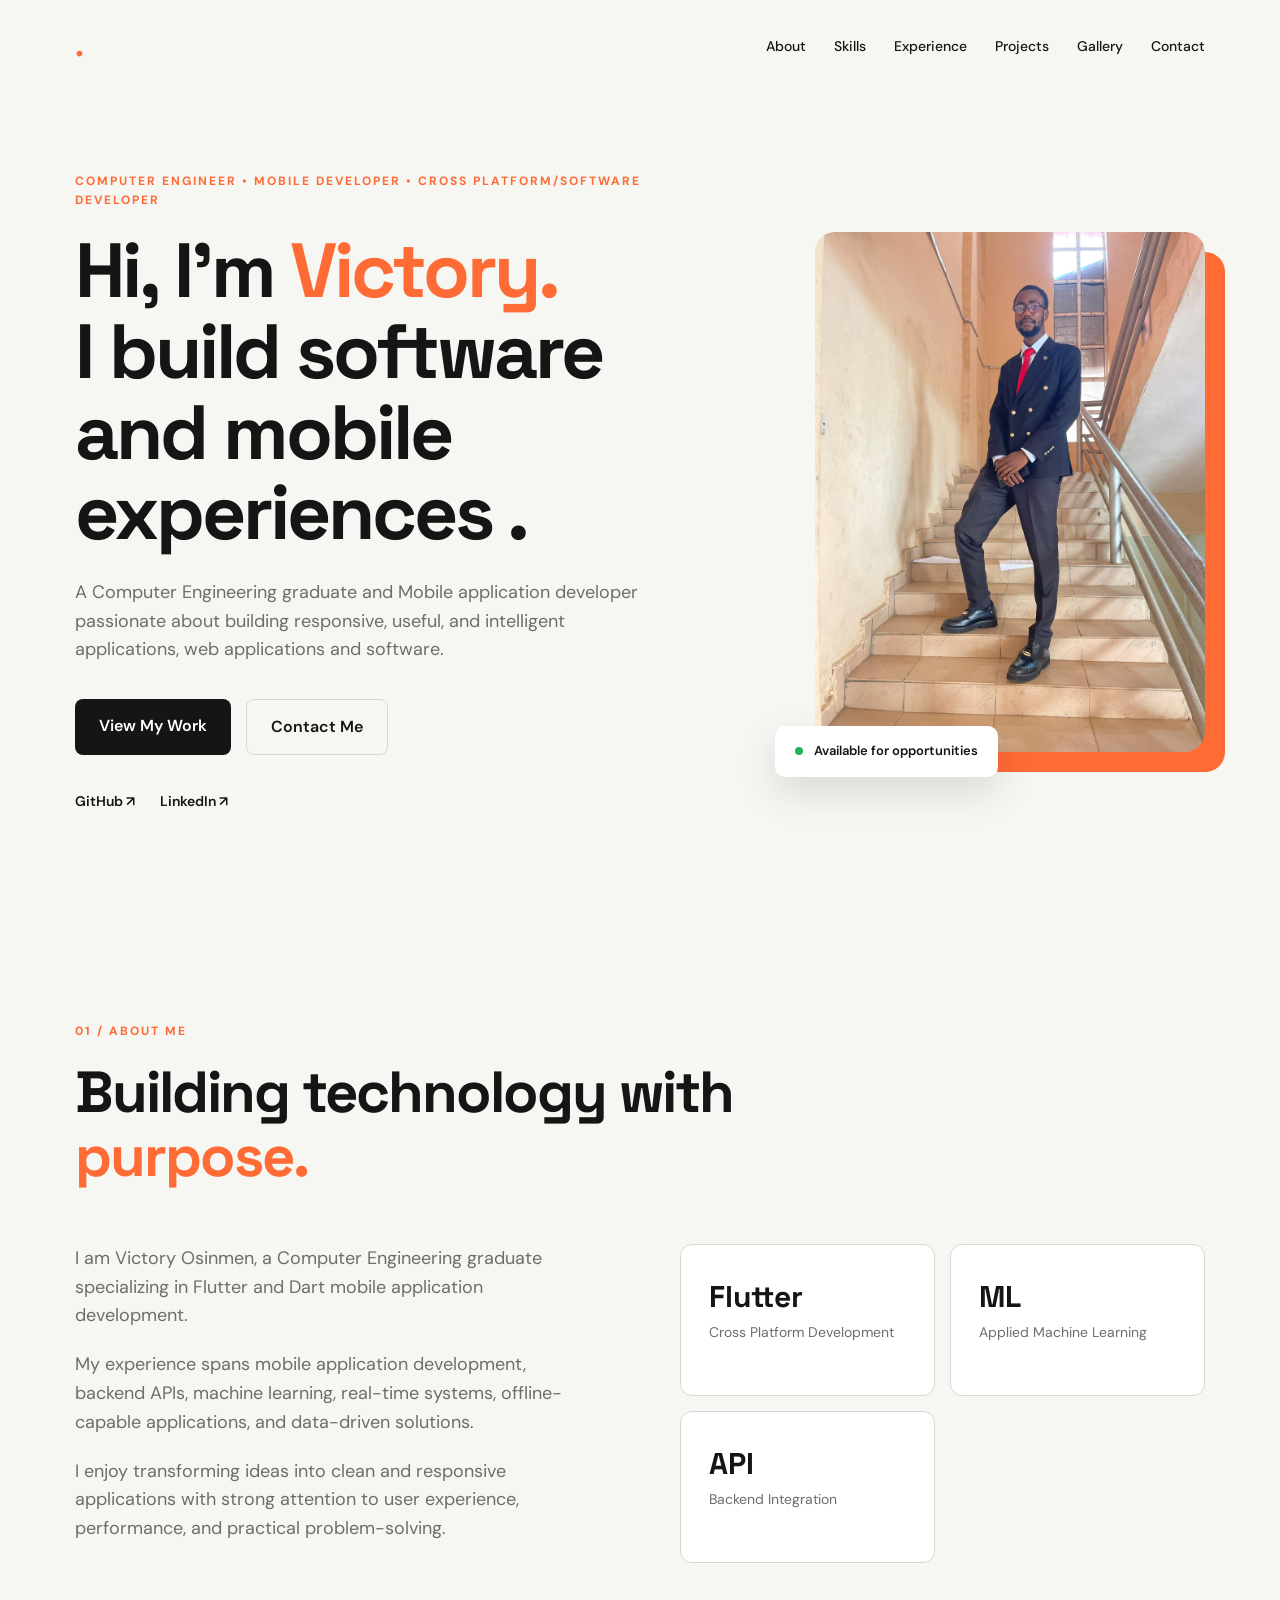
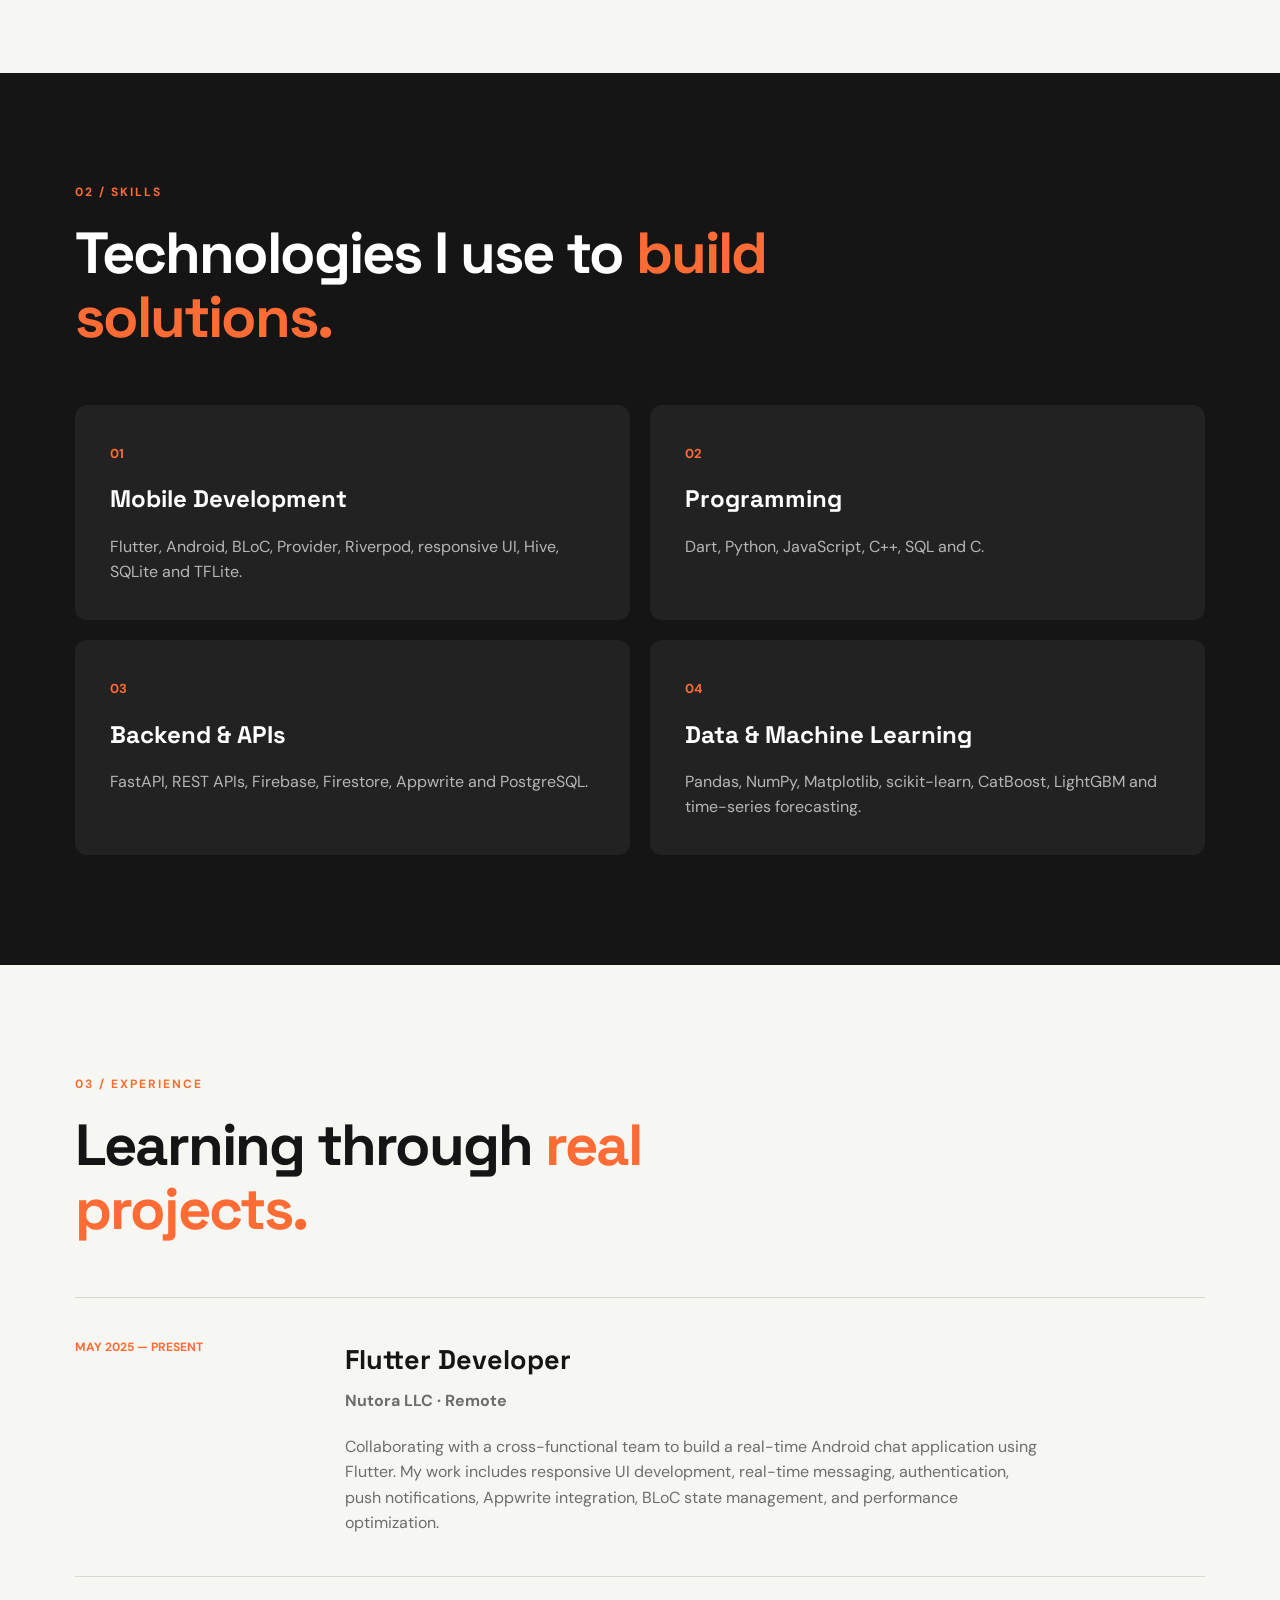
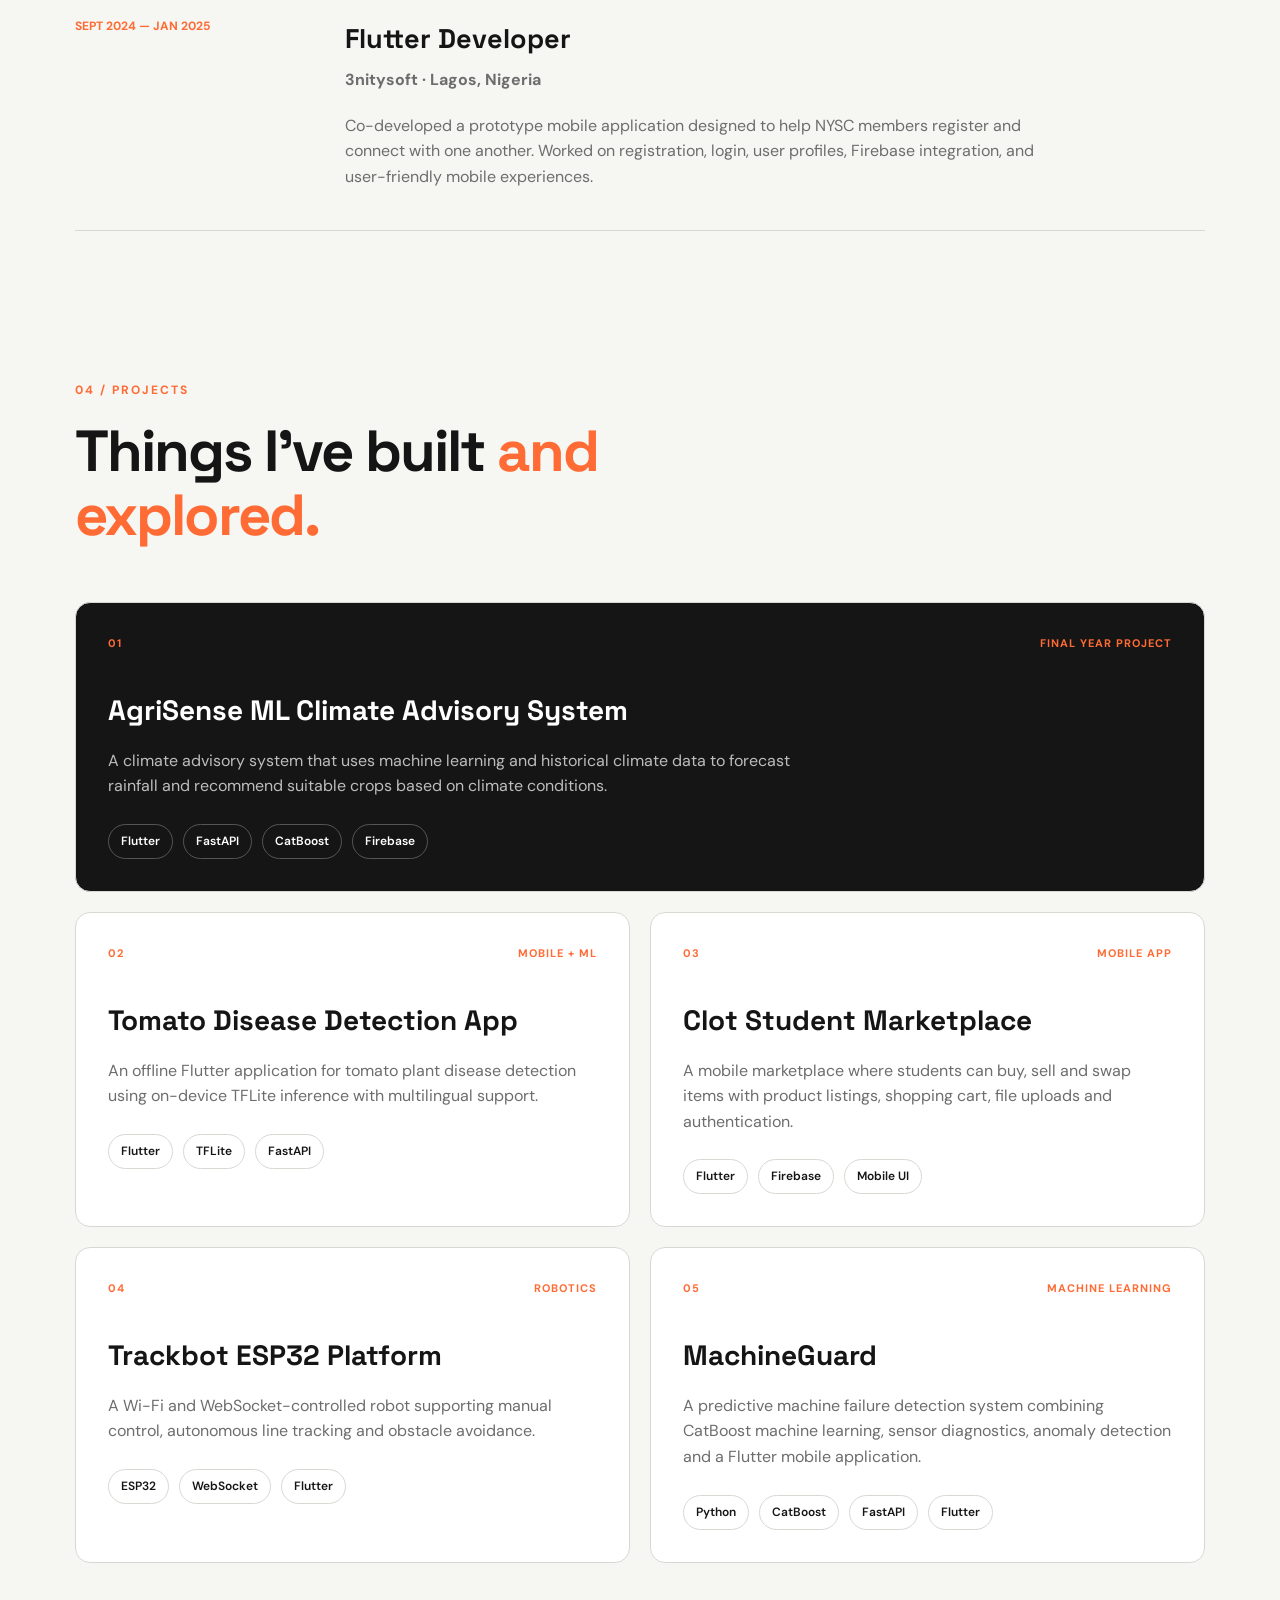
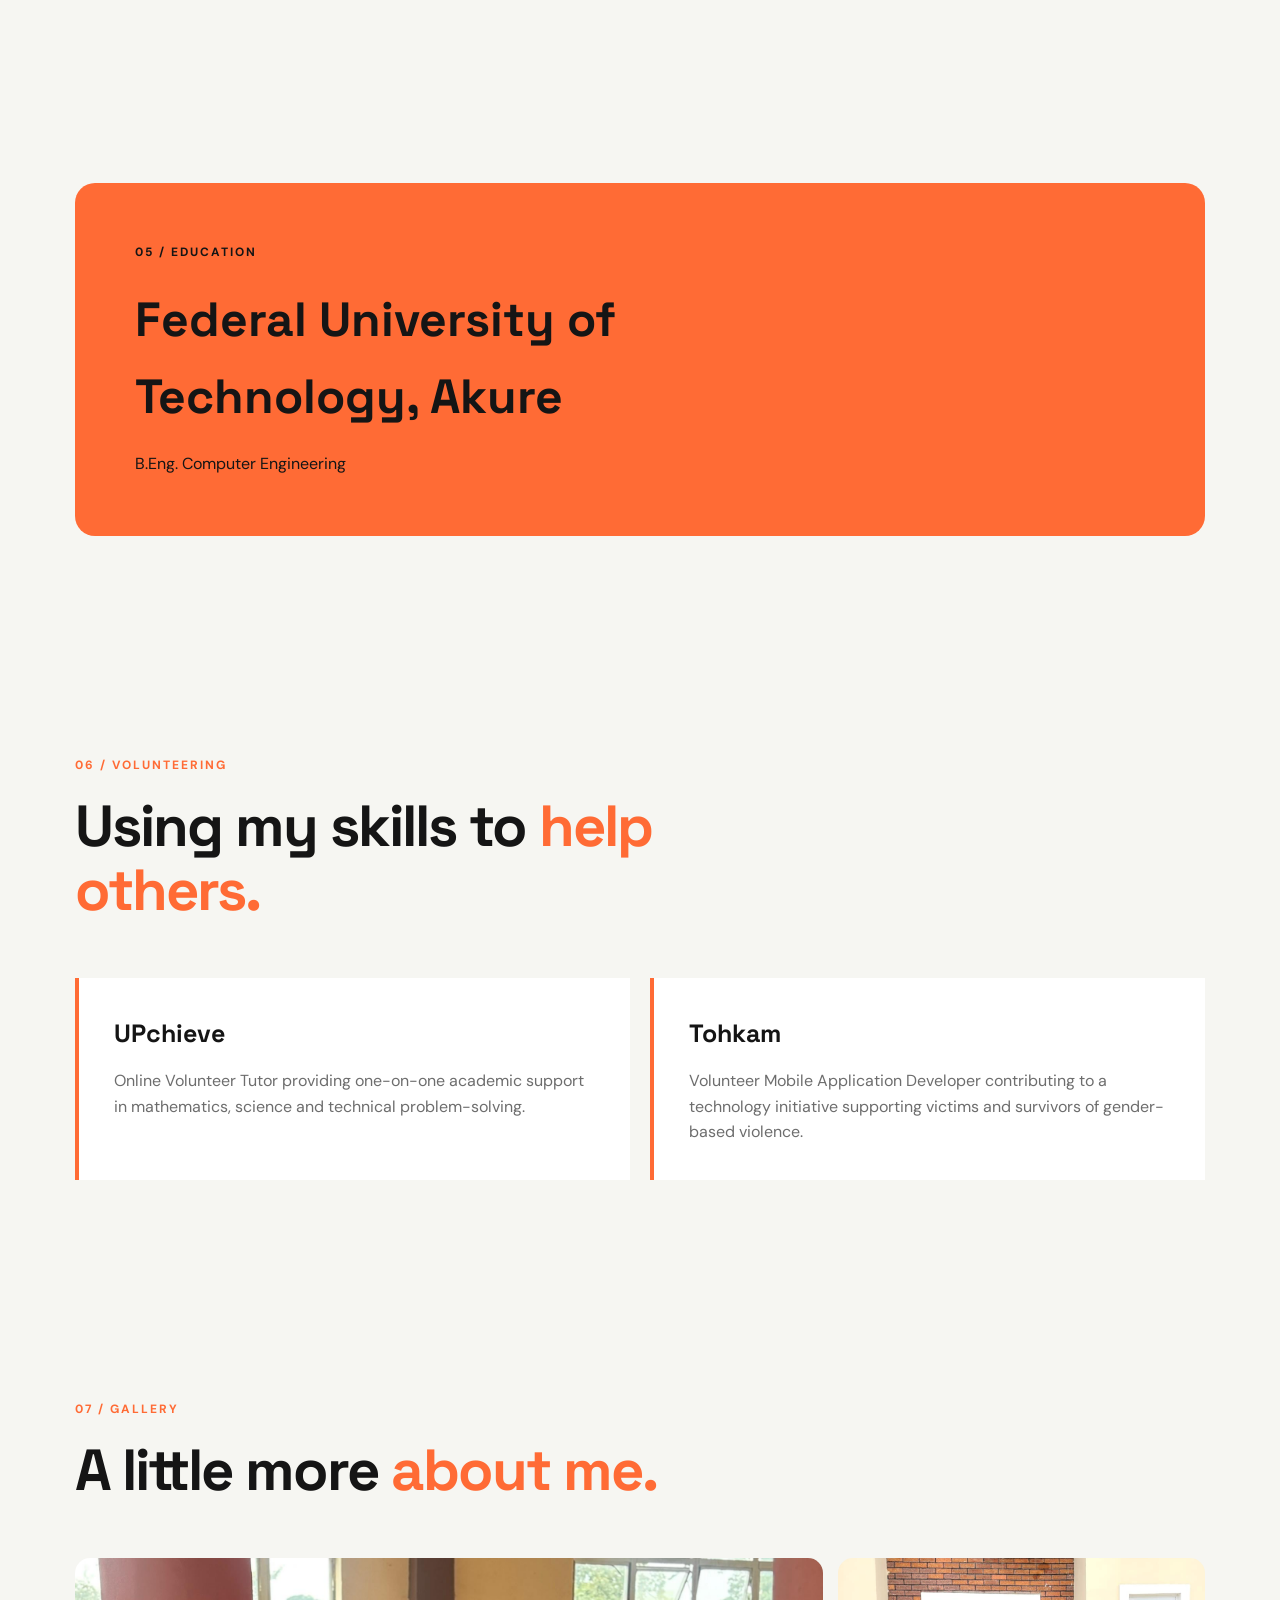
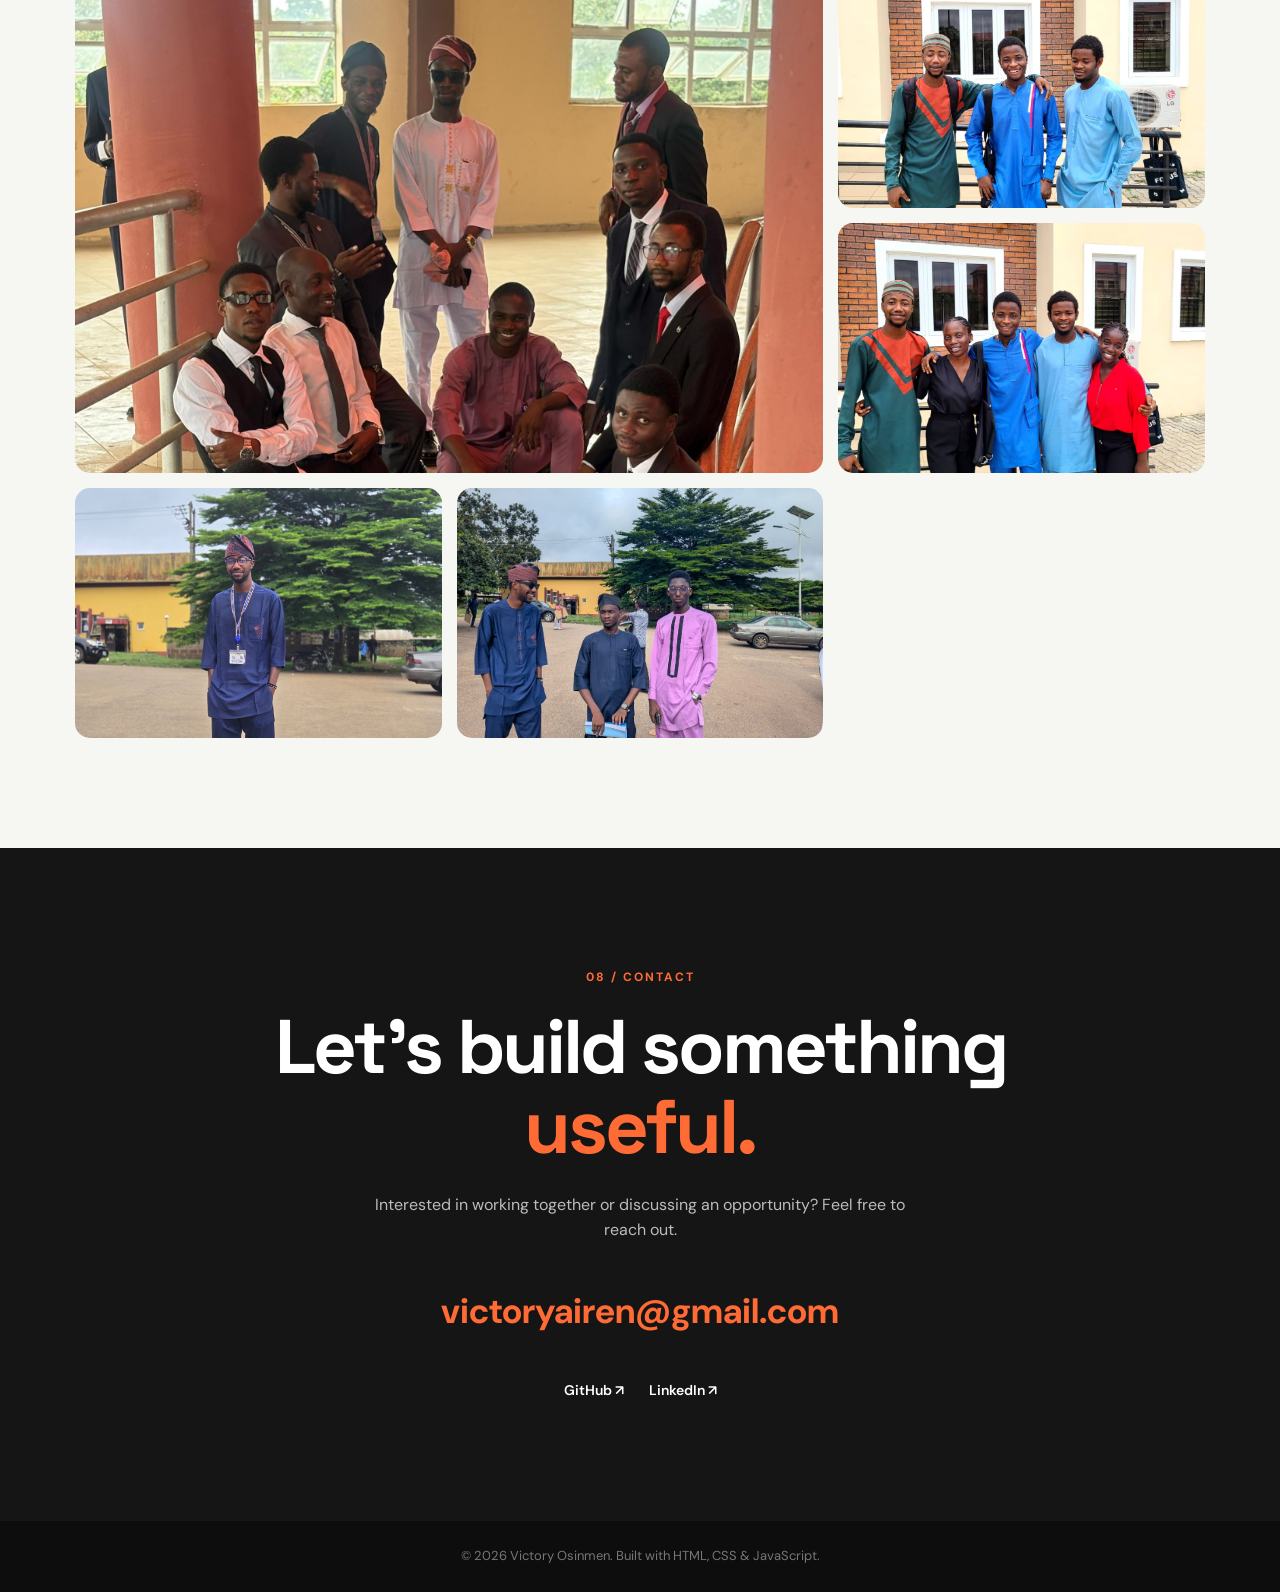
==== commit ad9aa40e: "removed a v at the top of the page" ====
--- a/index.html
+++ b/index.html
@@ -20,7 +20,7 @@
 
     <header class="navbar">
         <a href="#home" class="logo">
-            V<span>.</span>
+            <span>.</span>
         </a>
 
         <nav id="navLinks">
